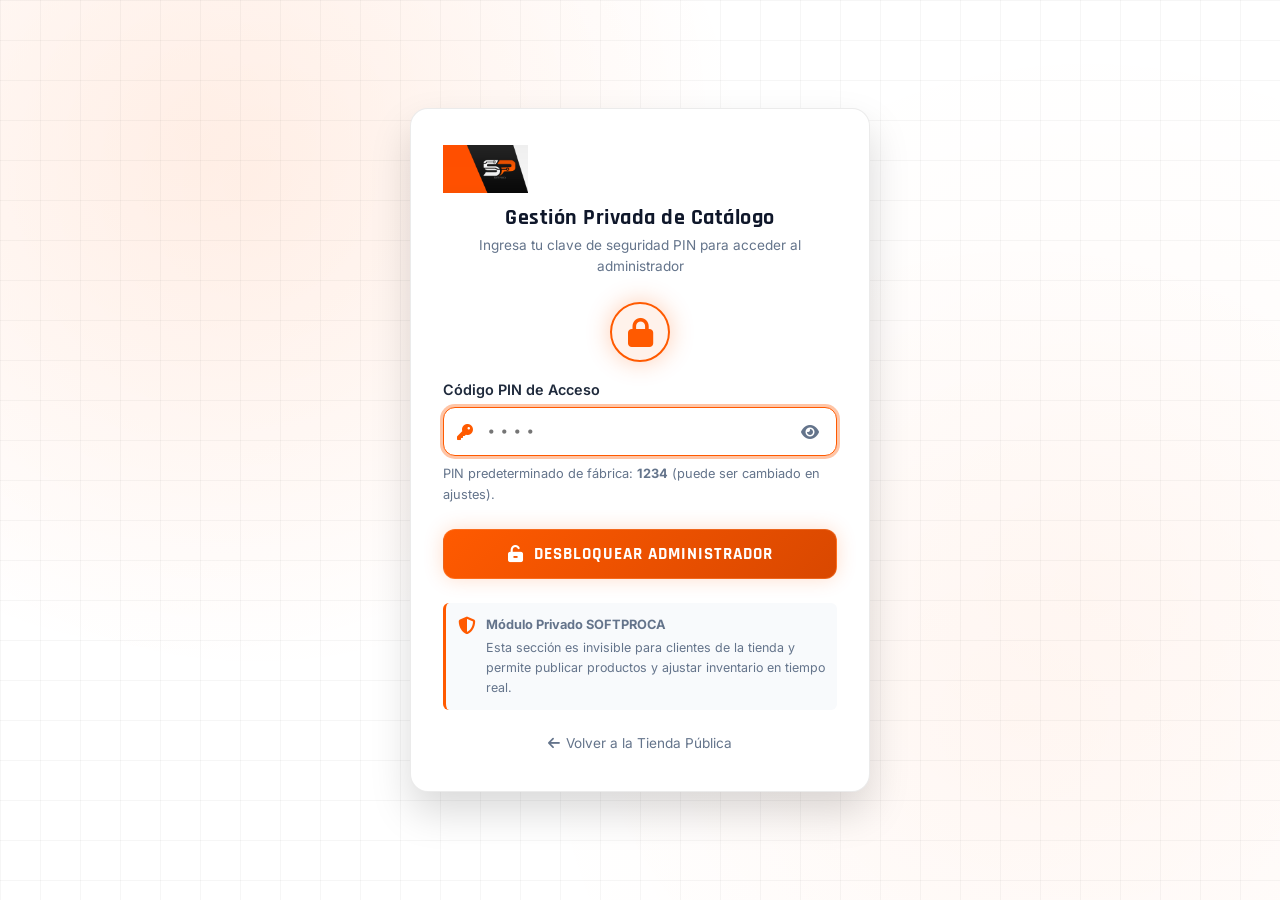
==== admin.html @ 81241e96 "Add files via upload" ====
<!DOCTYPE html>
<html lang="es">
<head>
  <meta charset="UTF-8">
  <meta name="viewport" content="width=device-width, initial-scale=1.0">
  <title>Panel de Administración & Inventario | SOFTPROCA</title>
  <meta name="robots" content="noindex, nofollow">

  <!-- Favicon -->
  <link rel="icon" type="image/svg+xml" href="assets/images/logo-icon.svg">

  <!-- Hojas de Estilo -->
  <link rel="stylesheet" href="assets/css/styles.css">

  <!-- FontAwesome Icons -->
  <link rel="stylesheet" href="https://cdnjs.cloudflare.com/ajax/libs/font-awesome/6.5.1/css/all.min.css" integrity="sha512-DTOQO9RWCH3ppGqcWaEA1BIZOC6xxalwEsw9c2QQeAIftl+Vegovlnee1c9QX4TctnWMn13TZye+giMm8e2LwA==" crossorigin="anonymous" referrerpolicy="no-referrer" />

  <!-- Detección Inmediata de Tema -->
  <script>
    (function() {
      try {
        const savedTheme = localStorage.getItem('softproca-theme');
        if (savedTheme === 'dark') {
          document.documentElement.setAttribute('data-theme', 'dark');
        } else {
          document.documentElement.setAttribute('data-theme', 'light');
        }
      } catch (e) {
        document.documentElement.setAttribute('data-theme', 'light');
      }
    })();
  </script>
</head>
<body>

  <!-- =========================================================================
       1. PANTALLA DE ACCESO PRIVADO (LOGIN POR PIN)
       ========================================================================= -->
  <div id="admin-login-screen" class="admin-standalone-login">
    <div class="admin-login-card">
      <div class="admin-login-brand">
        <a href="index.html">
          <img src="assets/images/logo-banner.png" alt="SOFTPROCA Logo Oficial" onerror="this.src='assets/images/logo-sq.jpg'">
        </a>
        <h2>Gestión Privada de Catálogo</h2>
        <p>Ingresa tu clave de seguridad PIN para acceder al administrador</p>
      </div>

      <div class="auth-icon-wrap">
        <i class="fa-solid fa-lock"></i>
      </div>

      <div id="admin-pin-error" class="auth-error-msg" style="display: none;">
        <i class="fa-solid fa-triangle-exclamation"></i>
        <span id="admin-pin-error-text">El PIN ingresado es incorrecto.</span>
      </div>

      <form id="admin-login-form">
        <label for="admin-pin-input" style="font-weight: 600; font-size: 0.9rem; margin-bottom: 6px; display: block;">Código PIN de Acceso</label>
        <div class="pin-input-wrap">
          <i class="fa-solid fa-key"></i>
          <input type="password" id="admin-pin-input" placeholder="••••" maxlength="8" autocomplete="current-password" autofocus required>
          <button type="button" class="pin-toggle-visibility" id="admin-pin-toggle-btn" aria-label="Mostrar o esconder PIN" title="Mostrar/Ocultar PIN">
            <i class="fa-solid fa-eye" id="admin-pin-eye-icon"></i>
          </button>
        </div>
        <small class="pin-hint">PIN predeterminado de fábrica: <strong>1234</strong> (puede ser cambiado en ajustes).</small>

        <div style="margin-top: 24px;">
          <button type="submit" class="btn btn-primary" style="width: 100%; justify-content: center; padding: 13px;">
            <i class="fa-solid fa-unlock-keyhole"></i> Desbloquear Administrador
          </button>
        </div>
      </form>

      <div class="admin-login-security-notice">
        <i class="fa-solid fa-shield-halved" style="color: var(--sp-orange); font-size: 1.1rem; margin-top: 2px;"></i>
        <div>
          <strong>Módulo Privado SOFTPROCA</strong>
          <p style="margin: 2px 0 0; font-size: 0.78rem;">Esta sección es invisible para clientes de la tienda y permite publicar productos y ajustar inventario en tiempo real.</p>
        </div>
      </div>

      <div style="text-align: center; margin-top: 20px;">
        <a href="productos.html" style="font-size: 0.85rem; color: var(--sp-text-muted); text-decoration: none; display: inline-flex; align-items: center; gap: 6px;">
          <i class="fa-solid fa-arrow-left"></i> Volver a la Tienda Pública
        </a>
      </div>
    </div>
  </div>

  <!-- =========================================================================
       2. PANEL COMPLETO DE ADMINISTRACIÓN (DASHBOARD)
       ========================================================================= -->
  <div id="admin-dashboard-screen" class="admin-standalone-wrapper" style="display: none;">
    <!-- Barra Superior de Navegación del Administrador -->
    <header class="admin-navbar">
      <div class="container admin-navbar-inner">
        <div class="admin-navbar-left">
          <a href="index.html">
            <img src="assets/images/logo-banner.png" alt="SOFTPROCA Logo Oficial" onerror="this.src='assets/images/logo-sq.jpg'">
          </a>
          <span class="admin-pill">
            <i class="fa-solid fa-shield-halved"></i> <strong>Panel Administrativo</strong>
          </span>
          <span class="admin-subtext hide-on-mobile">
            <i class="fa-solid fa-circle" style="color: #10B981; font-size: 8px;"></i> Sesión Activa
          </span>
        </div>

        <div class="admin-navbar-right">
          <!-- Enlace a Tienda Pública -->
          <a href="productos.html" target="_blank" rel="noopener noreferrer" class="btn btn-outline btn-sm" title="Abrir tienda en nueva pestaña">
            <i class="fa-solid fa-store"></i> <span class="hide-on-mobile">Ver Tienda Pública</span>
          </a>

          <!-- Botón de Tema (Claro / Oscuro) -->
          <button class="theme-toggle-btn" id="theme-toggle-btn" aria-label="Cambiar tema claro u oscuro" title="Cambiar tema">
            <i class="fa-solid fa-moon theme-icon" id="theme-icon"></i>
            <span class="theme-toggle-text" id="theme-text">Modo Oscuro</span>
          </button>

          <!-- Cerrar Sesión -->
          <button class="btn-logout" id="admin-logout-btn" title="Cerrar sesión de administrador">
            <i class="fa-solid fa-right-from-bracket"></i> Salir
          </button>
        </div>
      </div>
    </header>

    <!-- Contenido Principal -->
    <main class="admin-main-container">
      <div class="container">
        <!-- Título y Acción Rápida -->
        <div class="admin-view-title">
          <div>
            <h1><i class="fa-solid fa-boxes-stacked" style="color: var(--sp-orange);"></i> Control de Inventario & Publicaciones</h1>
            <p>Gestiona productos, precios, fotos y existencias en tiempo real sincronizado con la tienda pública.</p>
          </div>
          <div>
            <button class="btn btn-primary" id="btn-quick-new-product">
              <i class="fa-solid fa-plus"></i> Publicar Nuevo Producto
            </button>
          </div>
        </div>

        <!-- Tarjetas de Métricas / KPIs de Inventario -->
        <div class="admin-kpi-grid">
          <div class="admin-kpi-card">
            <div class="admin-kpi-icon">
              <i class="fa-solid fa-box-open"></i>
            </div>
            <div class="admin-kpi-content">
              <span class="admin-kpi-value" id="kpi-total-products">0</span>
              <span class="admin-kpi-label">Total en Catálogo</span>
            </div>
          </div>

          <div class="admin-kpi-card">
            <div class="admin-kpi-icon success">
              <i class="fa-solid fa-circle-check"></i>
            </div>
            <div class="admin-kpi-content">
              <span class="admin-kpi-value" id="kpi-in-stock">0</span>
              <span class="admin-kpi-label">En Stock (Disponibles)</span>
            </div>
          </div>

          <div class="admin-kpi-card">
            <div class="admin-kpi-icon warning">
              <i class="fa-solid fa-triangle-exclamation"></i>
            </div>
            <div class="admin-kpi-content">
              <span class="admin-kpi-value" id="kpi-low-stock">0</span>
              <span class="admin-kpi-label">Pocas Unidades</span>
            </div>
          </div>

          <div class="admin-kpi-card">
            <div class="admin-kpi-icon danger">
              <i class="fa-solid fa-circle-xmark"></i>
            </div>
            <div class="admin-kpi-content">
              <span class="admin-kpi-value" id="kpi-out-of-stock">0</span>
              <span class="admin-kpi-label">Agotados</span>
            </div>
          </div>
        </div>

        <!-- Caja Contenedora con Pestañas -->
        <div class="admin-card-container">
          <!-- Navegación de Pestañas -->
          <div class="admin-tabs">
            <button class="admin-tab-btn active" data-tab="tab-inventory" id="tab-btn-inventory">
              <i class="fa-solid fa-list-check"></i> Lista de Inventario
              <span class="tab-counter" id="tab-inventory-counter">0</span>
            </button>
            <button class="admin-tab-btn" data-tab="tab-publish" id="tab-btn-publish">
              <i class="fa-solid fa-circle-plus"></i> <span id="tab-publish-label">Publicar Producto</span>
            </button>
            <button class="admin-tab-btn" data-tab="tab-settings" id="tab-btn-settings">
              <i class="fa-solid fa-sliders"></i> Respaldo & Ajustes
            </button>
          </div>

          <!-- ===============================================================
               PESTAÑA 1: LISTADO Y CONTROL RÁPIDO DE INVENTARIO
               =============================================================== -->
          <div class="admin-tab-content active" id="tab-content-inventory">
            <div class="admin-inventory-toolbar">
              <div class="admin-inventory-search">
                <i class="fa-solid fa-magnifying-glass"></i>
                <input type="text" id="admin-search-input" placeholder="Buscar por nombre, modelo, capacidad o categoría...">
              </div>

              <div style="display: flex; gap: 10px; flex-wrap: wrap;">
                <select id="admin-filter-category" class="admin-stock-select" style="min-width: 150px; padding: 8px 12px;">
                  <option value="all">Todas las Categorías</option>
                  <option value="ssd">Discos SSD M.2 & SATA</option>
                  <option value="ram">Memorias RAM</option>
                  <option value="componentes">Componentes & Pasta</option>
                  <option value="software">Software & Soporte</option>
                </select>

                <select id="admin-filter-stock" class="admin-stock-select" style="min-width: 150px; padding: 8px 12px;">
                  <option value="all">Todos los Estados</option>
                  <option value="in_stock">Solo En Stock</option>
                  <option value="low_stock">Pocas Unidades</option>
                  <option value="out_of_stock">Solo Agotados</option>
                </select>

                <button class="btn btn-outline btn-sm" id="admin-refresh-btn" title="Refrescar lista">
                  <i class="fa-solid fa-rotate"></i>
                </button>
              </div>
            </div>

            <!-- Listado de Productos -->
            <div class="admin-inventory-list" id="admin-inventory-list">
              <!-- Renderizado dinámicamente con JavaScript -->
            </div>
          </div>

          <!-- ===============================================================
               PESTAÑA 2: FORMULARIO DE PUBLICACIÓN / EDICIÓN
               =============================================================== -->
          <div class="admin-tab-content" id="tab-content-publish">
            <div style="margin-bottom: 20px;">
              <h3 id="form-heading-title" style="color: var(--sp-heading-color); font-size: 1.25rem;">
                <i class="fa-solid fa-plus-circle" style="color: var(--sp-orange);"></i> Publicar Nuevo Producto
              </h3>
              <p style="font-size: 0.85rem; color: var(--sp-text-muted);">
                Completa los datos del producto. Se publicará inmediatamente en la tienda pública de SOFTPROCA.
              </p>
            </div>

            <form id="admin-product-form" class="admin-form">
              <!-- ID oculto para saber si es creación o edición -->
              <input type="hidden" id="product-edit-id" value="">

              <div class="admin-form-grid">
                <!-- Nombre del Producto -->
                <div class="form-full-width">
                  <label for="product-name">Nombre Comercial del Producto *</label>
                  <input type="text" id="product-name" placeholder="Ej: SSD M.2 NVMe 1TB Kingston NV2 PCIe 4.0" required>
                </div>

                <!-- Categoría -->
                <div>
                  <label for="product-category">Categoría *</label>
                  <select id="product-category" required>
                    <option value="ssd">Discos SSD M.2 & SATA</option>
                    <option value="ram">Memorias RAM DDR4 / DDR5</option>
                    <option value="componentes">Componentes, Pastas & Herramientas</option>
                    <option value="software">Software & Licenciamiento</option>
                  </select>
                </div>

                <!-- Precio en USD -->
                <div>
                  <label for="product-price">Precio en Dólares ($ USD) *</label>
                  <input type="number" id="product-price" min="1" step="0.5" placeholder="Ej: 45" required>
                </div>

                <!-- Estado de Stock -->
                <div>
                  <label for="product-stock-status">Disponibilidad de Inventario *</label>
                  <select id="product-stock-status" required>
                    <option value="in_stock">🟢 En Stock (Disponible para entrega)</option>
                    <option value="low_stock">🟡 Pocas Unidades (Alerta en tienda)</option>
                    <option value="out_of_stock">🔴 Agotado (No permite cotizar)</option>
                  </select>
                </div>

                <!-- Etiqueta / Badge Promocional -->
                <div>
                  <label for="product-badge">Etiqueta Destacada (Opcional)</label>
                  <input type="text" id="product-badge" placeholder="Ej: Más Vendido, Oferta, Top, Nuevo" maxlength="24">
                </div>

                <!-- Icono de Representación -->
                <div>
                  <label for="product-icon">Icono Visual</label>
                  <select id="product-icon">
                    <option value="fa-hard-drive">💾 Disco / SSD (fa-hard-drive)</option>
                    <option value="fa-microchip">🔬 Chip / Procesador (fa-microchip)</option>
                    <option value="fa-memory">🧠 Memoria RAM (fa-memory)</option>
                    <option value="fa-database">🗄️ Base de Datos / Unidad 2.5 (fa-database)</option>
                    <option value="fa-temperature-arrow-down">❄️ Pasta Térmica / Refrigeración</option>
                    <option value="fa-screwdriver-wrench">🛠️ Herramienta / Caddy</option>
                    <option value="fa-laptop-code">💻 Software / Suite</option>
                    <option value="fa-bolt">⚡ Rendimiento / Fuente</option>
                    <option value="fa-box">📦 General / Accesorio</option>
                  </select>
                </div>

                <!-- Subir Foto Real del Producto -->
                <div>
                  <label>Foto Real del Producto (Opcional)</label>
                  <div class="image-upload-wrapper">
                    <div>
                      <input type="file" id="product-image-file" accept="image/png, image/jpeg, image/webp" style="font-size: 0.85rem;">
                      <small style="color: var(--sp-text-muted); display: block; margin-top: 4px; font-size: 0.78rem;">
                        Se optimiza automáticamente para carga ultra rápida.
                      </small>
                      <input type="hidden" id="product-image-data" value="">
                    </div>
                    <div class="image-preview-box" id="product-image-preview-box">
                      <i class="fa-solid fa-image" id="product-image-preview-placeholder"></i>
                      <img id="product-image-preview-img" src="" alt="Vista previa" style="display: none;">
                      <button type="button" class="btn-remove-preview" id="btn-remove-image" style="display: none;" title="Quitar imagen">
                        <i class="fa-solid fa-xmark"></i>
                      </button>
                    </div>
                  </div>
                </div>

                <!-- Especificaciones Clave / Descripción -->
                <div class="form-full-width">
                  <label for="product-specs">Especificaciones Técnicas / Descripción para el Cliente *</label>
                  <textarea id="product-specs" rows="3" placeholder="Ej: Velocidad hasta 3500 MB/s lectura. Formato 2280 estándar compatible con Laptops y PCs. Garantía 1 año." required></textarea>
                </div>
              </div>

              <!-- Botones del Formulario -->
              <div class="admin-form-actions">
                <button type="button" class="btn btn-outline" id="btn-cancel-edit" style="display: none;">
                  <i class="fa-solid fa-xmark"></i> Cancelar Edición
                </button>
                <button type="submit" class="btn btn-primary" id="btn-submit-product">
                  <i class="fa-solid fa-floppy-disk"></i> <span id="btn-submit-text">Guardar y Publicar en Tienda</span>
                </button>
              </div>
            </form>
          </div>

          <!-- ===============================================================
               PESTAÑA 3: RESPALDO, SEGURIDAD & AJUSTES
               =============================================================== -->
          <div class="admin-tab-content" id="tab-content-settings">
            <div style="margin-bottom: 22px;">
              <h3 style="color: var(--sp-heading-color); font-size: 1.25rem;">
                <i class="fa-solid fa-shield-halved" style="color: var(--sp-orange);"></i> Seguridad, Respaldo & Configuración
              </h3>
              <p style="font-size: 0.85rem; color: var(--sp-text-muted);">
                Herramientas para respaldar tu catálogo, restaurar copias y gestionar tu código PIN de acceso.
              </p>
            </div>

            <div class="backup-cards-grid">
              <!-- Tarjeta 1: Exportar Catálogo JSON -->
              <div class="backup-card">
                <div>
                  <div class="backup-card-icon">
                    <i class="fa-solid fa-cloud-arrow-down"></i>
                  </div>
                  <h4>Descargar Copia de Seguridad</h4>
                  <p>Descarga un archivo <code>catalogo-softproca.json</code> con todos los productos, fotos, precios y estados actuales para guardarlo en tu computadora o pendrive.</p>
                </div>
                <button type="button" class="btn btn-outline" id="btn-export-json" style="width: 100%; justify-content: center;">
                  <i class="fa-solid fa-download"></i> Descargar Copia (.JSON)
                </button>
              </div>

              <!-- Tarjeta 2: Importar Catálogo JSON -->
              <div class="backup-card">
                <div>
                  <div class="backup-card-icon">
                    <i class="fa-solid fa-cloud-arrow-up"></i>
                  </div>
                  <h4>Restaurar desde Respaldo</h4>
                  <p>Carga un archivo de respaldo <code>.json</code> previamente descargado para recuperar tu catálogo de productos en cualquier momento.</p>
                </div>
                <div>
                  <input type="file" id="input-import-json" accept=".json" style="display: none;">
                  <button type="button" class="btn btn-outline" id="btn-trigger-import-json" style="width: 100%; justify-content: center;">
                    <i class="fa-solid fa-folder-open"></i> Seleccionar Archivo .JSON
                  </button>
                </div>
              </div>

              <!-- Tarjeta 3: Cambiar Código PIN -->
              <div class="backup-card">
                <div>
                  <div class="backup-card-icon">
                    <i class="fa-solid fa-key"></i>
                  </div>
                  <h4>Cambiar PIN de Acceso</h4>
                  <p>Actualiza la clave numérica privada de 4 a 8 dígitos para acceder a este panel de administración.</p>
                  
                  <form id="form-change-pin" style="margin-top: 14px;">
                    <div style="display: flex; flex-direction: column; gap: 10px;">
                      <div>
                        <label for="change-pin-current" style="font-size: 0.8rem; font-weight: 600; display: block; margin-bottom: 4px;">PIN Actual:</label>
                        <input type="password" id="change-pin-current" placeholder="PIN actual" maxlength="8" required style="width: 100%; padding: 8px 12px; background: var(--sp-input-bg); border: 1px solid var(--sp-border); border-radius: var(--sp-radius-sm); color: var(--sp-text-primary);">
                      </div>
                      <div>
                        <label for="change-pin-new" style="font-size: 0.8rem; font-weight: 600; display: block; margin-bottom: 4px;">Nuevo PIN:</label>
                        <input type="password" id="change-pin-new" placeholder="Nuevo PIN (mín. 4 dígitos)" maxlength="8" required style="width: 100%; padding: 8px 12px; background: var(--sp-input-bg); border: 1px solid var(--sp-border); border-radius: var(--sp-radius-sm); color: var(--sp-text-primary);">
                      </div>
                      <button type="submit" class="btn btn-primary btn-sm" style="margin-top: 6px; justify-content: center;">
                        <i class="fa-solid fa-check"></i> Actualizar PIN
                      </button>
                    </div>
                  </form>
                </div>
              </div>

              <!-- Tarjeta 4: Restablecer Catálogo de Fábrica -->
              <div class="backup-card">
                <div>
                  <div class="backup-card-icon" style="color: #EF4444;">
                    <i class="fa-solid fa-rotate-left"></i>
                  </div>
                  <h4>Restablecer Productos Originales</h4>
                  <p>Restaura la lista original de productos de SOFTPROCA (SSD NVMe, memorias RAM, pasta térmica, etc.) si deseas empezar de nuevo.</p>
                </div>
                <button type="button" class="btn btn-outline" id="btn-reset-catalog" style="width: 100%; justify-content: center; color: #EF4444; border-color: rgba(239, 68, 68, 0.4);">
                  <i class="fa-solid fa-trash-can"></i> Restablecer de Fábrica
                </button>
              </div>
            </div>
          </div>
        </div>
      </div>
    </main>

    <!-- Footer Simple de Administración -->
    <footer style="border-top: 1px solid var(--sp-border); padding: 18px 0; background: var(--sp-bg-card); text-align: center; font-size: 0.82rem; color: var(--sp-text-muted);">
      <div class="container">
        SOFTPROCA &copy; 2026 &bull; Panel Privado de Administración &bull; Soporte Técnico: +58 424-6402032
      </div>
    </footer>
  </div>

  <!-- Contenedor de Alertas Flotantes Toast -->
  <div class="toast-container" id="toast-container"></div>

  <!-- Script Lógico del Panel de Administración -->
  <script src="assets/js/admin.js"></script>
</body>
</html>
---- assets/css/styles.css ----
/* ==========================================================================
   SOFTPROCA - IDENTIDAD VISUAL & ESTILOS GLOBALES
   "¡Somos tu aliado tecnológico!"
   SOPORTE PARA MODO OSCURO (DARK) Y MODO CLARO (LIGHT)
   ========================================================================== */

@import url('https://fonts.googleapis.com/css2?family=Inter:wght@300;400;500;600;700&family=Rajdhani:wght@500;600;700;800&family=JetBrains+Mono:wght@400;500;700&display=swap');

/* ==========================================================================
   VARIABLES DE COLOR & TEMAS
   ========================================================================== */

:root, [data-theme="light"] {
  /* Color Acento de Marca Softproca */
  --sp-orange: #FF5A00;
  --sp-orange-light: #FF701E;
  --sp-orange-dark: #D94800;
  --sp-orange-glow: rgba(255, 90, 0, 0.35);
  --sp-orange-dim: rgba(255, 90, 0, 0.08);

  /* Fondos Modo Claro Oficial (Blanco Puro & Gris Tecnológico Sutil) */
  --sp-bg-darkest: #F1F5F9;
  --sp-bg-dark: #FFFFFF;
  --sp-bg-card: #FFFFFF;
  --sp-bg-card-hover: #F8FAFC;
  --sp-bg-card-alt: #F1F5F9;
  --sp-bg-inner: #F8FAFC;
  --sp-input-bg: #FFFFFF;
  --sp-ticker-bg: #F8FAFC;
  --sp-topbar-bg: #FFFFFF;
  --sp-navbar-bg: rgba(255, 255, 255, 0.96);
  --sp-banner-gradient: linear-gradient(135deg, #FFFFFF 0%, #FFF7F2 100%);
  --sp-support-gradient: linear-gradient(135deg, rgba(255, 90, 0, 0.08) 0%, #FFFFFF 100%);
  --sp-footer-bg: #0F172A;

  /* Bordes & Sombras Suaves */
  --sp-border: rgba(0, 0, 0, 0.08);
  --sp-border-hover: rgba(255, 90, 0, 0.5);
  --sp-border-active: rgba(255, 90, 0, 0.6);
  --sp-border-glow: 0 0 15px rgba(255, 90, 0, 0.25);
  --sp-shadow-card: 0 6px 24px rgba(0, 0, 0, 0.05), 0 1px 3px rgba(0, 0, 0, 0.04);
  --sp-shadow-glow: 0 0 20px rgba(255, 90, 0, 0.2);
  --sp-shadow-glow-strong: 0 0 30px rgba(255, 90, 0, 0.35);

  /* Textos & Tipografía de Alto Contraste */
  --sp-text-primary: #1E293B;
  --sp-text-secondary: #475569;
  --sp-text-muted: #64748B;
  --sp-text-orange: #FF5A00;
  --sp-heading-color: #0F172A;

  /* Elementos */
  --sp-pill-bg: #F1F5F9;
  --sp-pill-text: #1E293B;
  --sp-grid-line: rgba(0, 0, 0, 0.035);
  --sp-radial-glow1: rgba(255, 90, 0, 0.06);
  --sp-radial-glow2: rgba(255, 90, 0, 0.03);

  --sp-color-scheme: light;
}

[data-theme="dark"] {
  /* Color Acento de Marca Softproca */
  --sp-orange: #FF5A00;
  --sp-orange-light: #FF7726;
  --sp-orange-dark: #D94800;
  --sp-orange-glow: rgba(255, 90, 0, 0.45);
  --sp-orange-dim: rgba(255, 90, 0, 0.12);

  /* Fondos Modo Oscuro (Tech Space Dark) */
  --sp-bg-darkest: #07080A;
  --sp-bg-dark: #0D0F14;
  --sp-bg-card: #131720;
  --sp-bg-card-hover: #191E2A;
  --sp-bg-card-alt: #161A24;
  --sp-bg-inner: #0A0C11;
  --sp-input-bg: #0A0C11;
  --sp-ticker-bg: #0B0D12;
  --sp-topbar-bg: #07080A;
  --sp-navbar-bg: rgba(13, 15, 20, 0.92);
  --sp-banner-gradient: linear-gradient(135deg, #171A24 0%, #10121A 100%);
  --sp-support-gradient: linear-gradient(135deg, rgba(255, 90, 0, 0.18) 0%, rgba(13, 15, 20, 0.95) 100%);
  --sp-footer-bg: #07080A;

  /* Bordes & Sombras */
  --sp-border: rgba(255, 255, 255, 0.08);
  --sp-border-hover: rgba(255, 90, 0, 0.45);
  --sp-border-active: rgba(255, 90, 0, 0.5);
  --sp-border-glow: 0 0 15px rgba(255, 90, 0, 0.35);
  --sp-shadow-card: 0 10px 30px rgba(0, 0, 0, 0.6);
  --sp-shadow-glow: 0 0 25px rgba(255, 90, 0, 0.25);
  --sp-shadow-glow-strong: 0 0 35px rgba(255, 90, 0, 0.45);

  /* Textos & Tipografía */
  --sp-text-primary: #F3F4F6;
  --sp-text-secondary: #9CA3AF;
  --sp-text-muted: #6B7280;
  --sp-text-orange: #FF661A;
  --sp-heading-color: #FFFFFF;

  /* Elementos */
  --sp-pill-bg: #0A0C11;
  --sp-pill-text: #D1D5DB;
  --sp-grid-line: rgba(255, 255, 255, 0.02);
  --sp-radial-glow1: rgba(255, 90, 0, 0.07);
  --sp-radial-glow2: rgba(255, 90, 0, 0.05);

  --sp-color-scheme: dark;
}

/* Tipografía y Dimensiones Globales */
:root {
  --sp-font-head: 'Rajdhani', -apple-system, sans-serif;
  --sp-font-body: 'Inter', -apple-system, sans-serif;
  --sp-font-mono: 'JetBrains Mono', monospace;

  --sp-radius-sm: 6px;
  --sp-radius-md: 12px;
  --sp-radius-lg: 18px;
  --sp-radius-xl: 24px;

  --sp-transition: all 0.25s cubic-bezier(0.4, 0, 0.2, 1);
}

/* ==========================================================================
   RESET & BASE
   ========================================================================== */

*, *::before, *::after {
  box-sizing: border-box;
  margin: 0;
  padding: 0;
}

html {
  scroll-behavior: smooth;
  font-size: 16px;
  color-scheme: var(--sp-color-scheme);
  transition: background-color 0.3s ease, color 0.3s ease;
}

body {
  font-family: var(--sp-font-body);
  background-color: var(--sp-bg-dark);
  color: var(--sp-text-primary);
  line-height: 1.6;
  overflow-x: hidden;
  position: relative;
  background-image: 
    radial-gradient(circle at 15% 15%, var(--sp-radial-glow1) 0%, transparent 40%),
    radial-gradient(circle at 85% 65%, var(--sp-radial-glow2) 0%, transparent 45%),
    linear-gradient(var(--sp-grid-line) 1px, transparent 1px),
    linear-gradient(90deg, var(--sp-grid-line) 1px, transparent 1px);
  background-size: 100% 100%, 100% 100%, 40px 40px, 40px 40px;
  transition: background-color 0.3s ease, color 0.3s ease;
}

/* Scrollbar Personalizada */
::-webkit-scrollbar {
  width: 9px;
}
::-webkit-scrollbar-track {
  background: var(--sp-bg-darkest);
}
::-webkit-scrollbar-thumb {
  background: #3b4252;
  border-radius: 4px;
}
::-webkit-scrollbar-thumb:hover {
  background: var(--sp-orange);
}

/* Tipografía de Encabezados */
h1, h2, h3, h4, h5, h6 {
  font-family: var(--sp-font-head);
  letter-spacing: 0.5px;
  font-weight: 700;
  line-height: 1.2;
  color: var(--sp-heading-color);
  transition: color 0.3s ease;
}

a {
  color: inherit;
  text-decoration: none;
  transition: var(--sp-transition);
}

img {
  max-width: 100%;
  display: block;
}

button, input, select, textarea {
  font-family: inherit;
  outline: none;
  border: none;
}

/* Contenedor */
.container {
  width: 100%;
  max-width: 1240px;
  margin: 0 auto;
  padding: 0 24px;
}

/* ==========================================================================
   COMPONENTES UI & BADGES
   ========================================================================== */

.badge-tech {
  display: inline-flex;
  align-items: center;
  gap: 8px;
  padding: 6px 14px;
  background: var(--sp-orange-dim);
  border: 1px solid rgba(255, 90, 0, 0.35);
  border-radius: 999px;
  color: var(--sp-orange-light);
  font-size: 0.82rem;
  font-weight: 600;
  text-transform: uppercase;
  letter-spacing: 1px;
}

.badge-tech .pulse-dot {
  width: 8px;
  height: 8px;
  background: var(--sp-orange);
  border-radius: 50%;
  box-shadow: 0 0 10px var(--sp-orange);
  animation: pulse-glow 2s infinite;
}

@keyframes pulse-glow {
  0% { transform: scale(0.95); opacity: 0.8; }
  50% { transform: scale(1.3); opacity: 1; }
  100% { transform: scale(0.95); opacity: 0.8; }
}

.section-header {
  text-align: center;
  margin-bottom: 50px;
}

.section-header .subtitle {
  color: var(--sp-orange);
  font-family: var(--sp-font-head);
  font-size: 1.1rem;
  font-weight: 700;
  text-transform: uppercase;
  letter-spacing: 2px;
  margin-bottom: 8px;
  display: block;
}

.section-header .title {
  font-size: 2.5rem;
  margin-bottom: 14px;
  text-transform: uppercase;
  font-weight: 800;
  color: var(--sp-heading-color);
}

.section-header .description {
  color: var(--sp-text-secondary);
  max-width: 680px;
  margin: 0 auto;
  font-size: 1.05rem;
}

/* ==========================================================================
   CABECERA DE PÁGINAS INTERNAS (MULTI-PAGE BANNER)
   ========================================================================== */

.page-header-banner {
  padding: 60px 0 50px;
  background: var(--sp-banner-gradient);
  border-bottom: 1px solid var(--sp-border);
  position: relative;
  overflow: hidden;
}

.page-header-banner::before {
  content: '';
  position: absolute;
  top: -50px;
  right: -50px;
  width: 350px;
  height: 350px;
  background: radial-gradient(circle, var(--sp-orange-glow) 0%, transparent 70%);
  pointer-events: none;
}

.breadcrumb-nav {
  display: flex;
  align-items: center;
  gap: 8px;
  font-size: 0.85rem;
  font-family: var(--sp-font-mono);
  color: var(--sp-text-muted);
  margin-bottom: 16px;
}

.breadcrumb-nav a {
  color: var(--sp-text-secondary);
}

.breadcrumb-nav a:hover {
  color: var(--sp-orange);
}

.breadcrumb-nav span {
  color: var(--sp-orange);
}

.page-title {
  font-size: 3rem;
  text-transform: uppercase;
  font-weight: 800;
  margin-bottom: 12px;
  line-height: 1.1;
  color: var(--sp-heading-color);
}

.page-subtitle {
  font-size: 1.15rem;
  color: var(--sp-text-secondary);
  max-width: 720px;
}

/* Grid de Navegación Rápida en Inicio */
.overview-sections-grid {
  display: grid;
  grid-template-columns: repeat(4, 1fr);
  gap: 22px;
  margin: -40px 0 60px;
  position: relative;
  z-index: 10;
}

.overview-card {
  background: var(--sp-bg-card);
  border: 1px solid var(--sp-border);
  border-radius: var(--sp-radius-lg);
  padding: 26px 22px;
  transition: var(--sp-transition);
  display: flex;
  flex-direction: column;
  justify-content: space-between;
  box-shadow: var(--sp-shadow-card);
}

.overview-card:hover {
  border-color: var(--sp-orange);
  transform: translateY(-6px);
  box-shadow: var(--sp-shadow-glow);
}

.overview-card-icon {
  width: 50px;
  height: 50px;
  border-radius: var(--sp-radius-md);
  background: var(--sp-orange-dim);
  border: 1px solid rgba(255, 90, 0, 0.3);
  display: flex;
  align-items: center;
  justify-content: center;
  font-size: 1.5rem;
  color: var(--sp-orange);
  margin-bottom: 18px;
}

.overview-card-title {
  font-size: 1.35rem;
  margin-bottom: 8px;
  color: var(--sp-heading-color);
}

.overview-card-desc {
  font-size: 0.88rem;
  color: var(--sp-text-secondary);
  margin-bottom: 16px;
  line-height: 1.5;
}

.overview-card-link {
  font-family: var(--sp-font-head);
  font-size: 0.95rem;
  font-weight: 700;
  text-transform: uppercase;
  color: var(--sp-orange-light);
  display: inline-flex;
  align-items: center;
  gap: 6px;
}

.overview-card:hover .overview-card-link {
  color: var(--sp-orange);
  gap: 10px;
}

/* Buscador de Productos */
.search-bar-wrap {
  max-width: 500px;
  margin: 0 auto 30px;
  position: relative;
}

.search-input {
  width: 100%;
  padding: 13px 20px 13px 48px;
  background: var(--sp-input-bg);
  border: 1px solid var(--sp-border);
  border-radius: 999px;
  color: var(--sp-text-primary);
  font-size: 0.95rem;
  transition: var(--sp-transition);
}

.search-input:focus {
  border-color: var(--sp-orange);
  box-shadow: 0 0 15px rgba(255, 90, 0, 0.25);
}

.search-icon {
  position: absolute;
  left: 18px;
  top: 50%;
  transform: translateY(-50%);
  color: var(--sp-text-muted);
  font-size: 1rem;
}

@media (max-width: 992px) {
  .overview-sections-grid {
    grid-template-columns: repeat(2, 1fr);
    margin-top: 10px;
  }
}

@media (max-width: 580px) {
  .overview-sections-grid {
    grid-template-columns: 1fr;
  }
  .page-title {
    font-size: 2.2rem;
  }
}

/* Botones Tech */
.btn {
  display: inline-flex;
  align-items: center;
  justify-content: center;
  gap: 10px;
  padding: 13px 26px;
  font-family: var(--sp-font-head);
  font-size: 1.05rem;
  font-weight: 700;
  text-transform: uppercase;
  letter-spacing: 1px;
  border-radius: var(--sp-radius-md);
  cursor: pointer;
  transition: var(--sp-transition);
  position: relative;
  overflow: hidden;
}

.btn-primary {
  background: linear-gradient(135deg, var(--sp-orange) 0%, var(--sp-orange-dark) 100%);
  color: #FFFFFF;
  box-shadow: var(--sp-shadow-glow);
  border: 1px solid rgba(255, 140, 70, 0.4);
}

.btn-primary:hover {
  background: linear-gradient(135deg, #FF6F1A 0%, var(--sp-orange) 100%);
  transform: translateY(-2px);
  box-shadow: var(--sp-shadow-glow-strong);
}

.btn-secondary {
  background: var(--sp-bg-card);
  color: var(--sp-heading-color);
  border: 1px solid var(--sp-border);
  backdrop-filter: blur(10px);
}

.btn-secondary:hover {
  background: var(--sp-orange-dim);
  border-color: var(--sp-orange);
  color: var(--sp-orange);
  transform: translateY(-2px);
}

.btn-whatsapp {
  background: #25D366;
  color: #FFFFFF;
  font-weight: 700;
  box-shadow: 0 4px 18px rgba(37, 211, 102, 0.35);
}

.btn-whatsapp:hover {
  background: #20BD5A;
  transform: translateY(-2px);
  box-shadow: 0 6px 22px rgba(37, 211, 102, 0.5);
}

.btn-sm {
  padding: 8px 16px;
  font-size: 0.9rem;
}

/* ==========================================================================
   TOP BAR & NAVBAR
   ========================================================================== */

.topbar {
  background: var(--sp-topbar-bg);
  border-bottom: 1px solid var(--sp-border);
  font-size: 0.85rem;
  padding: 8px 0;
  color: var(--sp-text-secondary);
  transition: background-color 0.3s ease, border-color 0.3s ease;
}

.topbar-content {
  display: flex;
  align-items: center;
  justify-content: space-between;
  flex-wrap: wrap;
  gap: 12px;
}

.topbar-info {
  display: flex;
  align-items: center;
  gap: 20px;
  flex-wrap: wrap;
}

.topbar-info span, .topbar-info a {
  display: inline-flex;
  align-items: center;
  gap: 7px;
}

.topbar-info a:hover {
  color: var(--sp-orange);
}

.topbar-slogan {
  color: var(--sp-orange-light);
  font-weight: 600;
  letter-spacing: 0.5px;
}

.navbar {
  position: sticky;
  top: 0;
  z-index: 1000;
  background: var(--sp-navbar-bg);
  backdrop-filter: blur(14px);
  border-bottom: 1px solid var(--sp-border);
  transition: var(--sp-transition);
}

.navbar.scrolled {
  box-shadow: var(--sp-shadow-card);
  border-bottom-color: rgba(255, 90, 0, 0.25);
}

.nav-container {
  display: flex;
  align-items: center;
  justify-content: space-between;
  padding: 14px 24px;
}

.brand-logo {
  display: flex;
  align-items: center;
  gap: 14px;
}

.brand-logo img {
  height: 48px;
  width: auto;
  object-fit: contain;
  filter: drop-shadow(0 2px 8px rgba(0,0,0,0.3));
}

.nav-links {
  display: flex;
  align-items: center;
  gap: 24px;
  list-style: none;
}

.nav-link {
  font-family: var(--sp-font-head);
  font-size: 1.05rem;
  font-weight: 600;
  text-transform: uppercase;
  letter-spacing: 0.5px;
  color: var(--sp-text-secondary);
  padding: 6px 4px;
  position: relative;
}

.nav-link:hover, .nav-link.active {
  color: var(--sp-heading-color);
}

.nav-link::after {
  content: '';
  position: absolute;
  bottom: 0;
  left: 0;
  width: 0;
  height: 2px;
  background: var(--sp-orange);
  transition: var(--sp-transition);
  box-shadow: 0 0 8px var(--sp-orange);
}

.nav-link:hover::after, .nav-link.active::after {
  width: 100%;
}

.nav-actions {
  display: flex;
  align-items: center;
  gap: 12px;
}

/* Botón Switcher Tema (Dark / Light / Auto) */
.theme-toggle-btn {
  background: var(--sp-bg-card);
  color: var(--sp-heading-color);
  border: 1px solid var(--sp-border);
  padding: 9px 13px;
  border-radius: var(--sp-radius-md);
  cursor: pointer;
  display: flex;
  align-items: center;
  gap: 8px;
  font-family: var(--sp-font-head);
  font-weight: 700;
  font-size: 0.95rem;
  transition: var(--sp-transition);
  user-select: none;
}

.theme-toggle-btn:hover {
  background: var(--sp-orange-dim);
  border-color: var(--sp-orange);
  color: var(--sp-orange);
}

.theme-toggle-btn .theme-icon {
  font-size: 1rem;
  transition: transform 0.3s ease;
}

.theme-toggle-btn:hover .theme-icon {
  transform: rotate(20deg);
}

.cart-toggle-btn {
  position: relative;
  background: var(--sp-bg-card);
  color: var(--sp-heading-color);
  border: 1px solid var(--sp-border);
  padding: 9px 13px;
  border-radius: var(--sp-radius-md);
  cursor: pointer;
  display: flex;
  align-items: center;
  gap: 8px;
  font-family: var(--sp-font-head);
  font-weight: 700;
  font-size: 0.95rem;
  transition: var(--sp-transition);
}

.cart-toggle-btn:hover {
  background: var(--sp-orange-dim);
  border-color: var(--sp-orange);
}

.cart-badge-count {
  background: var(--sp-orange);
  color: #FFFFFF;
  font-size: 0.75rem;
  font-weight: 700;
  border-radius: 999px;
  padding: 2px 7px;
  min-width: 18px;
  text-align: center;
}

.mobile-toggle {
  display: none;
  background: transparent;
  color: var(--sp-heading-color);
  font-size: 1.6rem;
  cursor: pointer;
  padding: 6px;
}

/* ==========================================================================
   HERO SECTION
   ========================================================================== */

.hero {
  position: relative;
  padding: 80px 0 90px;
  overflow: hidden;
}

.hero::before {
  content: '';
  position: absolute;
  top: -150px;
  right: -100px;
  width: 600px;
  height: 600px;
  background: radial-gradient(circle, rgba(255, 90, 0, 0.15) 0%, transparent 70%);
  pointer-events: none;
}

.hero-grid {
  display: grid;
  grid-template-columns: 1.15fr 0.85fr;
  align-items: center;
  gap: 50px;
}

.hero-content {
  position: relative;
  z-index: 2;
}

.hero-headline {
  font-size: 3.5rem;
  line-height: 1.08;
  margin: 18px 0 20px;
  font-weight: 800;
  text-transform: uppercase;
}

.hero-headline .highlight {
  color: var(--sp-orange);
  text-shadow: 0 0 20px rgba(255, 90, 0, 0.4);
}

.hero-lead {
  font-size: 1.18rem;
  color: var(--sp-text-secondary);
  margin-bottom: 32px;
  max-width: 580px;
  line-height: 1.7;
}

.hero-cta-group {
  display: flex;
  align-items: center;
  gap: 16px;
  flex-wrap: wrap;
  margin-bottom: 40px;
}

.hero-stats {
  display: grid;
  grid-template-columns: repeat(3, 1fr);
  gap: 16px;
  padding-top: 25px;
  border-top: 1px solid var(--sp-border);
}

.stat-item .stat-num {
  font-family: var(--sp-font-head);
  font-size: 2rem;
  font-weight: 800;
  color: var(--sp-heading-color);
  display: flex;
  align-items: center;
  gap: 2px;
}

.stat-item .stat-num span {
  color: var(--sp-orange);
}

.stat-item .stat-label {
  font-size: 0.85rem;
  color: var(--sp-text-muted);
  text-transform: uppercase;
  letter-spacing: 0.5px;
}

/* Tarjeta Hero Visual Tech */
.hero-visual {
  position: relative;
}

.hero-card {
  background: var(--sp-bg-card);
  border: 1px solid var(--sp-border);
  border-radius: var(--sp-radius-xl);
  padding: 30px;
  position: relative;
  box-shadow: var(--sp-shadow-card);
  overflow: hidden;
}

.hero-card::after {
  content: '';
  position: absolute;
  top: 0;
  right: 0;
  width: 140px;
  height: 140px;
  background: linear-gradient(135deg, var(--sp-orange) 0%, transparent 60%);
  opacity: 0.15;
  clip-path: polygon(0 0, 100% 0, 100% 100%);
}

.hero-card-img-wrap {
  background: var(--sp-bg-inner);
  border-radius: var(--sp-radius-lg);
  overflow: hidden;
  border: 1px solid rgba(255, 90, 0, 0.2);
  margin-bottom: 22px;
  position: relative;
}

.hero-card-img-wrap img {
  width: 100%;
  height: auto;
  object-fit: cover;
  transition: transform 0.4s ease;
}

.hero-card:hover .hero-card-img-wrap img {
  transform: scale(1.03);
}

.hero-card-info {
  display: flex;
  justify-content: space-between;
  align-items: center;
  border-top: 1px solid var(--sp-border);
  padding-top: 18px;
}

.hero-card-status {
  display: flex;
  align-items: center;
  gap: 10px;
}

.status-indicator {
  width: 10px;
  height: 10px;
  background: #10B981;
  border-radius: 50%;
  box-shadow: 0 0 10px #10B981;
}

.hero-card-tags {
  display: flex;
  gap: 8px;
}

.tag-pill {
  font-size: 0.78rem;
  background: var(--sp-pill-bg);
  padding: 4px 10px;
  border-radius: var(--sp-radius-sm);
  color: var(--sp-text-secondary);
  font-family: var(--sp-font-mono);
  border: 1px solid var(--sp-border);
}

/* ==========================================================================
   TICKER / CINTA TECNOLÓGICA
   ========================================================================== */

.tech-ticker-wrap {
  background: var(--sp-ticker-bg);
  border-top: 1px solid var(--sp-border);
  border-bottom: 1px solid var(--sp-border);
  overflow: hidden;
  padding: 14px 0;
  white-space: nowrap;
}

.tech-ticker {
  display: inline-flex;
  align-items: center;
  gap: 40px;
  animation: ticker-slide 28s linear infinite;
}

.ticker-item {
  display: inline-flex;
  align-items: center;
  gap: 12px;
  font-family: var(--sp-font-head);
  font-size: 1.1rem;
  font-weight: 700;
  text-transform: uppercase;
  letter-spacing: 1px;
  color: var(--sp-text-secondary);
}

.ticker-item .dot {
  color: var(--sp-orange);
}

@keyframes ticker-slide {
  from { transform: translateX(0); }
  to { transform: translateX(-50%); }
}

/* ==========================================================================
   SERVICIOS
   ========================================================================== */

.services-section {
  padding: 100px 0;
  position: relative;
}

.services-grid {
  display: grid;
  grid-template-columns: repeat(auto-fit, minmax(350px, 1fr));
  gap: 28px;
  margin-bottom: 50px;
}

.service-card {
  background: var(--sp-bg-card);
  border: 1px solid var(--sp-border);
  border-radius: var(--sp-radius-lg);
  padding: 32px;
  transition: var(--sp-transition);
  position: relative;
  display: flex;
  flex-direction: column;
  justify-content: space-between;
  box-shadow: var(--sp-shadow-card);
}

.service-card::before {
  content: '';
  position: absolute;
  top: 0;
  left: 0;
  width: 100%;
  height: 3px;
  background: linear-gradient(90deg, transparent, var(--sp-orange), transparent);
  opacity: 0;
  transition: var(--sp-transition);
}

.service-card:hover {
  background: var(--sp-bg-card-hover);
  border-color: rgba(255, 90, 0, 0.4);
  transform: translateY(-5px);
  box-shadow: var(--sp-shadow-card);
}

.service-card:hover::before {
  opacity: 1;
}

.service-icon-box {
  width: 58px;
  height: 58px;
  background: var(--sp-orange-dim);
  border: 1px solid rgba(255, 90, 0, 0.3);
  border-radius: var(--sp-radius-md);
  display: flex;
  align-items: center;
  justify-content: center;
  font-size: 1.7rem;
  color: var(--sp-orange);
  margin-bottom: 22px;
  box-shadow: 0 0 15px rgba(255, 90, 0, 0.15);
}

.service-title {
  font-size: 1.55rem;
  margin-bottom: 12px;
  color: var(--sp-heading-color);
}

.service-desc {
  color: var(--sp-text-secondary);
  font-size: 0.98rem;
  margin-bottom: 20px;
}

.software-tags-list {
  display: flex;
  flex-wrap: wrap;
  gap: 8px;
  margin-bottom: 24px;
}

.soft-pill {
  display: inline-flex;
  align-items: center;
  gap: 6px;
  padding: 5px 12px;
  background: var(--sp-pill-bg);
  border: 1px solid var(--sp-border);
  border-radius: var(--sp-radius-sm);
  font-size: 0.82rem;
  font-weight: 600;
  color: var(--sp-pill-text);
}

.soft-pill.autodesk { border-left: 3px solid #0696D7; }
.soft-pill.adobe { border-left: 3px solid #FF0000; }
.soft-pill.corel { border-left: 3px solid #00AA13; }
.soft-pill.sketchup { border-left: 3px solid #005F9E; }
.soft-pill.vray { border-left: 3px solid #0E5C9A; }

.service-features-list {
  list-style: none;
  margin-bottom: 24px;
}

.service-features-list li {
  display: flex;
  align-items: flex-start;
  gap: 10px;
  font-size: 0.92rem;
  color: var(--sp-text-secondary);
  margin-bottom: 10px;
}

.service-features-list li i {
  color: var(--sp-orange);
  margin-top: 4px;
}

.service-action {
  margin-top: auto;
}

/* Banner Especial de Software Gráfico */
.software-banner-box {
  background: var(--sp-banner-gradient);
  border: 1px solid rgba(255, 90, 0, 0.35);
  border-radius: var(--sp-radius-xl);
  padding: 36px;
  display: grid;
  grid-template-columns: 1fr 1fr;
  align-items: center;
  gap: 40px;
  box-shadow: var(--sp-shadow-card);
}

.software-banner-content h3 {
  font-size: 2.1rem;
  margin-bottom: 14px;
  color: var(--sp-heading-color);
}

.software-banner-content p {
  color: var(--sp-text-secondary);
  font-size: 1.05rem;
  margin-bottom: 24px;
}

.software-banner-img {
  position: relative;
  border-radius: var(--sp-radius-lg);
  overflow: hidden;
  border: 1px solid var(--sp-border);
  cursor: pointer;
  background: var(--sp-bg-inner);
}

.software-banner-img img {
  width: 100%;
  height: auto;
  transition: transform 0.4s ease;
}

.software-banner-img:hover img {
  transform: scale(1.04);
}

.image-zoom-overlay {
  position: absolute;
  inset: 0;
  background: rgba(0, 0, 0, 0.45);
  display: flex;
  align-items: center;
  justify-content: center;
  gap: 8px;
  opacity: 0;
  transition: var(--sp-transition);
  font-family: var(--sp-font-head);
  font-size: 1rem;
  font-weight: 700;
  text-transform: uppercase;
  color: #FFFFFF;
}

.software-banner-img:hover .image-zoom-overlay {
  opacity: 1;
}

/* ==========================================================================
   PRODUCTOS & GUÍA VISUAL SSD M.2
   ========================================================================== */

.products-section {
  padding: 100px 0;
  background: var(--sp-bg-dark);
  border-top: 1px solid var(--sp-border);
  border-bottom: 1px solid var(--sp-border);
  position: relative;
}

/* Guía Visual Interactiva de SSD */
.ssd-guide-showcase {
  background: var(--sp-bg-card);
  border: 1px solid rgba(255, 90, 0, 0.35);
  border-radius: var(--sp-radius-xl);
  padding: 36px;
  margin-bottom: 60px;
  position: relative;
  overflow: hidden;
  box-shadow: var(--sp-shadow-card);
}

.ssd-guide-header {
  display: flex;
  justify-content: space-between;
  align-items: center;
  flex-wrap: wrap;
  gap: 20px;
  margin-bottom: 30px;
  border-bottom: 1px solid var(--sp-border);
  padding-bottom: 20px;
}

.ssd-guide-title {
  font-size: 2rem;
  color: var(--sp-heading-color);
}

.ssd-guide-title span {
  color: var(--sp-orange);
}

.ssd-interactive-grid {
  display: grid;
  grid-template-columns: 1.1fr 0.9fr;
  gap: 36px;
  align-items: center;
}

.ssd-flyer-preview {
  position: relative;
  border-radius: var(--sp-radius-md);
  overflow: hidden;
  border: 1px solid var(--sp-border);
  background: var(--sp-bg-inner);
  cursor: pointer;
}

.ssd-flyer-preview img {
  width: 100%;
  height: auto;
  object-fit: contain;
}

.ssd-spec-cards {
  display: flex;
  flex-direction: column;
  gap: 16px;
}

.ssd-spec-card {
  background: var(--sp-bg-inner);
  border: 1px solid var(--sp-border);
  border-radius: var(--sp-radius-md);
  padding: 16px 20px;
  cursor: pointer;
  transition: var(--sp-transition);
}

.ssd-spec-card.active, .ssd-spec-card:hover {
  border-color: var(--sp-orange);
  background: var(--sp-bg-card-hover);
  transform: translateX(6px);
}

.ssd-spec-top {
  display: flex;
  align-items: center;
  justify-content: space-between;
  margin-bottom: 6px;
}

.ssd-model-name {
  font-family: var(--sp-font-head);
  font-size: 1.25rem;
  font-weight: 700;
  color: var(--sp-heading-color);
}

.ssd-model-tag {
  font-family: var(--sp-font-mono);
  font-size: 0.78rem;
  color: var(--sp-orange-light);
  background: var(--sp-orange-dim);
  padding: 2px 8px;
  border-radius: 4px;
}

.ssd-spec-desc {
  font-size: 0.88rem;
  color: var(--sp-text-secondary);
}

/* Filtros de Productos */
.product-filters {
  display: flex;
  justify-content: center;
  gap: 12px;
  flex-wrap: wrap;
  margin-bottom: 40px;
}

.filter-btn {
  background: var(--sp-bg-card);
  border: 1px solid var(--sp-border);
  color: var(--sp-text-secondary);
  font-family: var(--sp-font-head);
  font-size: 1rem;
  font-weight: 600;
  text-transform: uppercase;
  padding: 10px 22px;
  border-radius: 999px;
  cursor: pointer;
  transition: var(--sp-transition);
}

.filter-btn:hover, .filter-btn.active {
  background: var(--sp-orange);
  color: #FFFFFF;
  border-color: var(--sp-orange);
  box-shadow: 0 0 15px rgba(255, 90, 0, 0.4);
}

/* Catálogo de Productos */
.products-catalog {
  display: grid;
  grid-template-columns: repeat(auto-fill, minmax(280px, 1fr));
  gap: 26px;
}

.product-card {
  background: var(--sp-bg-card);
  border: 1px solid var(--sp-border);
  border-radius: var(--sp-radius-lg);
  padding: 22px;
  display: flex;
  flex-direction: column;
  transition: var(--sp-transition);
  position: relative;
  box-shadow: var(--sp-shadow-card);
}

.product-card:hover {
  border-color: rgba(255, 90, 0, 0.45);
  transform: translateY(-5px);
}

.product-badge-corner {
  position: absolute;
  top: 16px;
  left: 16px;
  z-index: 2;
  font-size: 0.75rem;
  font-weight: 700;
  text-transform: uppercase;
  background: var(--sp-orange);
  color: #FFF;
  padding: 3px 9px;
  border-radius: var(--sp-radius-sm);
}

.product-image-container {
  height: 180px;
  display: flex;
  align-items: center;
  justify-content: center;
  background: var(--sp-bg-inner);
  border-radius: var(--sp-radius-md);
  margin-bottom: 18px;
  position: relative;
  overflow: hidden;
  border: 1px solid var(--sp-border);
}

.product-icon-visual {
  font-size: 3.5rem;
  color: var(--sp-orange);
  filter: drop-shadow(0 0 12px rgba(255, 90, 0, 0.3));
}

.product-category-label {
  font-size: 0.78rem;
  color: var(--sp-text-muted);
  text-transform: uppercase;
  font-family: var(--sp-font-mono);
  margin-bottom: 4px;
}

.product-title {
  font-size: 1.3rem;
  margin-bottom: 8px;
  color: var(--sp-heading-color);
}

.product-specs-list {
  font-size: 0.85rem;
  color: var(--sp-text-secondary);
  margin-bottom: 16px;
  line-height: 1.5;
  min-height: 42px;
}

.product-price-row {
  display: flex;
  align-items: baseline;
  justify-content: space-between;
  margin-top: auto;
  padding-top: 14px;
  border-top: 1px solid var(--sp-border);
  margin-bottom: 14px;
}

.product-price {
  font-family: var(--sp-font-head);
  font-size: 1.5rem;
  font-weight: 800;
  color: var(--sp-heading-color);
}

.product-price span {
  color: var(--sp-orange);
  font-size: 1rem;
}

.product-stock {
  font-size: 0.78rem;
  color: #10B981;
  display: flex;
  align-items: center;
  gap: 5px;
}

.product-actions {
  display: grid;
  grid-template-columns: 1fr 1fr;
  gap: 10px;
}

/* ==========================================================================
   TIPS TECNOLÓGICOS (BLOG / RECOMENDACIONES)
   ========================================================================== */

.tips-section {
  padding: 100px 0;
  position: relative;
}

.tips-grid {
  display: grid;
  grid-template-columns: repeat(auto-fit, minmax(340px, 1fr));
  gap: 28px;
}

.tip-card {
  background: var(--sp-bg-card);
  border: 1px solid var(--sp-border);
  border-radius: var(--sp-radius-lg);
  padding: 28px;
  display: flex;
  flex-direction: column;
  transition: var(--sp-transition);
  cursor: pointer;
  position: relative;
  box-shadow: var(--sp-shadow-card);
}

.tip-card:hover {
  border-color: var(--sp-orange);
  transform: translateY(-4px);
}

.tip-meta {
  display: flex;
  align-items: center;
  justify-content: space-between;
  margin-bottom: 14px;
}

.tip-tag {
  font-size: 0.78rem;
  font-weight: 700;
  text-transform: uppercase;
  color: var(--sp-orange);
  background: var(--sp-orange-dim);
  padding: 3px 10px;
  border-radius: 999px;
  font-family: var(--sp-font-mono);
}

.tip-read-time {
  font-size: 0.8rem;
  color: var(--sp-text-muted);
}

.tip-title {
  font-size: 1.4rem;
  margin-bottom: 12px;
  line-height: 1.25;
  color: var(--sp-heading-color);
}

.tip-excerpt {
  color: var(--sp-text-secondary);
  font-size: 0.94rem;
  margin-bottom: 20px;
  line-height: 1.6;
}

.tip-read-more {
  display: inline-flex;
  align-items: center;
  gap: 8px;
  color: var(--sp-orange-light);
  font-family: var(--sp-font-head);
  font-size: 1rem;
  font-weight: 700;
  text-transform: uppercase;
  margin-top: auto;
}

.tip-card:hover .tip-read-more {
  gap: 12px;
  color: var(--sp-orange);
}

/* ==========================================================================
   AGENDAR CITAS O LLAMADAS (INTERACTIVO)
   ========================================================================== */

.booking-section {
  padding: 100px 0;
  background: var(--sp-bg-dark);
  border-top: 1px solid var(--sp-border);
  border-bottom: 1px solid var(--sp-border);
  position: relative;
}

.booking-wrapper {
  max-width: 900px;
  margin: 0 auto;
  background: var(--sp-bg-card);
  border: 1px solid rgba(255, 90, 0, 0.4);
  border-radius: var(--sp-radius-xl);
  padding: 44px;
  box-shadow: var(--sp-shadow-card);
  position: relative;
  overflow: hidden;
}

.booking-wrapper::before {
  content: '';
  position: absolute;
  top: 0;
  left: 0;
  width: 100%;
  height: 4px;
  background: linear-gradient(90deg, var(--sp-orange), var(--sp-orange-light), var(--sp-orange));
}

.booking-header {
  text-align: center;
  margin-bottom: 36px;
}

.booking-form {
  display: flex;
  flex-direction: column;
  gap: 28px;
}

.form-group-title {
  font-size: 1.15rem;
  color: var(--sp-orange-light);
  text-transform: uppercase;
  letter-spacing: 1px;
  margin-bottom: 14px;
  display: flex;
  align-items: center;
  gap: 8px;
}

/* Selección de Modalidad */
.modality-options-grid {
  display: grid;
  grid-template-columns: repeat(4, 1fr);
  gap: 14px;
}

.modality-card {
  background: var(--sp-bg-inner);
  border: 1px solid var(--sp-border);
  border-radius: var(--sp-radius-md);
  padding: 18px 14px;
  text-align: center;
  cursor: pointer;
  transition: var(--sp-transition);
}

.modality-card:hover, .modality-card.selected {
  border-color: var(--sp-orange);
  background: var(--sp-bg-card-hover);
  box-shadow: 0 0 15px rgba(255, 90, 0, 0.25);
}

.modality-card i {
  font-size: 1.8rem;
  color: var(--sp-orange);
  margin-bottom: 8px;
  display: block;
}

.modality-card span {
  font-family: var(--sp-font-head);
  font-size: 0.95rem;
  font-weight: 700;
  display: block;
  text-transform: uppercase;
  color: var(--sp-heading-color);
}

.modality-card small {
  font-size: 0.75rem;
  color: var(--sp-text-muted);
}

/* Campos de Formulario */
.form-fields-row {
  display: grid;
  grid-template-columns: 1fr 1fr;
  gap: 20px;
}

.form-field {
  display: flex;
  flex-direction: column;
  gap: 8px;
}

.form-field label {
  font-size: 0.9rem;
  font-weight: 600;
  color: var(--sp-text-secondary);
}

.form-input, .form-select, .form-textarea {
  background: var(--sp-input-bg);
  border: 1px solid var(--sp-border);
  border-radius: var(--sp-radius-md);
  padding: 13px 16px;
  color: var(--sp-text-primary);
  font-size: 0.98rem;
  transition: var(--sp-transition);
}

.form-input:focus, .form-select:focus, .form-textarea:focus {
  border-color: var(--sp-orange);
  box-shadow: 0 0 12px rgba(255, 90, 0, 0.3);
}

.form-textarea {
  resize: vertical;
  min-height: 90px;
}

/* Resumen Dinámico de Cita */
.appointment-summary-box {
  background: var(--sp-bg-inner);
  border: 1px dashed rgba(255, 90, 0, 0.35);
  border-radius: var(--sp-radius-md);
  padding: 20px;
  margin-top: 10px;
}

.appointment-summary-title {
  font-size: 1rem;
  color: var(--sp-heading-color);
  margin-bottom: 8px;
  display: flex;
  align-items: center;
  gap: 8px;
}

.appointment-summary-text {
  font-family: var(--sp-font-mono);
  font-size: 0.88rem;
  color: var(--sp-text-secondary);
  line-height: 1.6;
}

/* ==========================================================================
   UBICACIÓN Y MAPA
   ========================================================================== */

.location-section {
  padding: 100px 0;
  position: relative;
}

.location-grid {
  display: grid;
  grid-template-columns: 1fr 1.1fr;
  gap: 40px;
  align-items: start;
}

.location-info-card {
  background: var(--sp-bg-card);
  border: 1px solid var(--sp-border);
  border-radius: var(--sp-radius-xl);
  padding: 36px;
  box-shadow: var(--sp-shadow-card);
}

.location-official-address {
  background: linear-gradient(135deg, rgba(255, 90, 0, 0.15) 0%, rgba(255, 90, 0, 0.05) 100%);
  border-left: 4px solid var(--sp-orange);
  border-radius: 0 var(--sp-radius-md) var(--sp-radius-md) 0;
  padding: 20px;
  margin: 20px 0 26px;
}

.location-official-address .label {
  font-family: var(--sp-font-mono);
  font-size: 0.78rem;
  text-transform: uppercase;
  color: var(--sp-orange-light);
  margin-bottom: 6px;
  display: block;
}

.location-official-address .address-text {
  font-family: var(--sp-font-head);
  font-size: 1.35rem;
  font-weight: 700;
  color: var(--sp-heading-color);
  line-height: 1.3;
}

.location-details-list {
  list-style: none;
  display: flex;
  flex-direction: column;
  gap: 16px;
  margin-bottom: 28px;
}

.location-details-list li {
  display: flex;
  align-items: flex-start;
  gap: 14px;
}

.location-details-list li i {
  color: var(--sp-orange);
  font-size: 1.25rem;
  margin-top: 3px;
}

.loc-label {
  font-weight: 700;
  font-size: 0.95rem;
  color: var(--sp-heading-color);
  display: block;
}

.loc-val {
  font-size: 0.9rem;
  color: var(--sp-text-secondary);
}

/* Contenedor del Mapa */
.map-visual-box {
  background: var(--sp-bg-card);
  border: 1px solid var(--sp-border);
  border-radius: var(--sp-radius-xl);
  padding: 16px;
  box-shadow: var(--sp-shadow-card);
  position: relative;
}

#map-container {
  height: 380px;
  width: 100%;
  border-radius: var(--sp-radius-lg);
  overflow: hidden;
  border: 1px solid var(--sp-border);
  background: var(--sp-bg-inner);
}

.flyer-location-embed {
  margin-top: 20px;
  background: var(--sp-bg-inner);
  border: 1px solid var(--sp-border);
  border-radius: var(--sp-radius-lg);
  overflow: hidden;
  cursor: pointer;
  position: relative;
}

.flyer-location-embed img {
  width: 100%;
  height: auto;
  max-height: 230px;
  object-fit: cover;
  transition: transform 0.4s ease;
}

.flyer-location-embed:hover img {
  transform: scale(1.03);
}

/* ==========================================================================
   SUPPORT CALLOUT & FOOTER
   ========================================================================== */

.support-banner-section {
  padding: 60px 0;
  background: var(--sp-support-gradient);
  border-top: 1px solid rgba(255, 90, 0, 0.35);
  border-bottom: 1px solid var(--sp-border);
  text-align: center;
}

.support-box {
  max-width: 800px;
  margin: 0 auto;
}

.support-box h2 {
  font-size: 2.5rem;
  margin-bottom: 12px;
  color: var(--sp-heading-color);
}

.support-box p {
  color: var(--sp-text-secondary);
  font-size: 1.15rem;
  margin-bottom: 24px;
}

.support-phone-badge {
  display: inline-flex;
  align-items: center;
  gap: 12px;
  font-family: var(--sp-font-head);
  font-size: 2rem;
  font-weight: 800;
  color: var(--sp-heading-color);
  background: var(--sp-bg-card);
  padding: 12px 28px;
  border-radius: var(--sp-radius-lg);
  border: 1px solid var(--sp-orange);
  box-shadow: 0 0 25px rgba(255, 90, 0, 0.25);
  margin-bottom: 24px;
}

.support-phone-badge i {
  color: var(--sp-orange);
}

.site-footer {
  background: var(--sp-footer-bg);
  padding: 70px 0 30px;
  border-top: 1px solid var(--sp-border);
  color: #94A3B8;
}

.footer-grid {
  display: grid;
  grid-template-columns: 1.4fr 1fr 1fr 1.2fr;
  gap: 40px;
  margin-bottom: 50px;
}

.footer-brand p {
  font-size: 0.92rem;
  margin: 16px 0 20px;
  line-height: 1.6;
}

.footer-col h4 {
  font-size: 1.2rem;
  color: #FFFFFF;
  margin-bottom: 18px;
  text-transform: uppercase;
  letter-spacing: 1px;
}

.footer-links {
  list-style: none;
  display: flex;
  flex-direction: column;
  gap: 10px;
}

.footer-links a {
  font-size: 0.92rem;
  color: #94A3B8;
}

.footer-links a:hover {
  color: var(--sp-orange);
  padding-left: 5px;
}

.footer-bottom {
  display: flex;
  justify-content: space-between;
  align-items: center;
  flex-wrap: wrap;
  gap: 16px;
  padding-top: 26px;
  border-top: 1px solid rgba(255, 255, 255, 0.1);
  font-size: 0.85rem;
}

/* ==========================================================================
   WIDGET FLOTANTE WHATSAPP
   ========================================================================== */

.whatsapp-float-widget {
  position: fixed;
  bottom: 24px;
  right: 24px;
  z-index: 9999;
}

.whatsapp-float-btn {
  width: 60px;
  height: 60px;
  background: #25D366;
  border-radius: 50%;
  display: flex;
  align-items: center;
  justify-content: center;
  color: #FFFFFF;
  font-size: 2rem;
  box-shadow: 0 6px 25px rgba(37, 211, 102, 0.45);
  cursor: pointer;
  transition: transform 0.3s cubic-bezier(0.175, 0.885, 0.32, 1.275);
  position: relative;
}

.whatsapp-float-btn:hover {
  transform: scale(1.1);
  box-shadow: 0 8px 30px rgba(37, 211, 102, 0.65);
}

.whatsapp-tooltip {
  position: absolute;
  right: 72px;
  top: 50%;
  transform: translateY(-50%);
  background: var(--sp-bg-card);
  color: var(--sp-heading-color);
  border: 1px solid var(--sp-border);
  padding: 8px 14px;
  border-radius: var(--sp-radius-md);
  font-size: 0.82rem;
  font-weight: 600;
  white-space: nowrap;
  pointer-events: none;
  box-shadow: var(--sp-shadow-card);
}

/* ==========================================================================
   DRAWER CARRITO / COTIZADOR & MODAL
   ========================================================================== */

.cart-drawer-overlay {
  position: fixed;
  inset: 0;
  background: rgba(0, 0, 0, 0.7);
  backdrop-filter: blur(5px);
  z-index: 10000;
  opacity: 0;
  visibility: hidden;
  transition: var(--sp-transition);
}

.cart-drawer-overlay.active {
  opacity: 1;
  visibility: visible;
}

.cart-drawer {
  position: fixed;
  top: 0;
  right: -420px;
  width: 100%;
  max-width: 420px;
  height: 100vh;
  background: var(--sp-bg-card);
  border-left: 1px solid var(--sp-border);
  z-index: 10001;
  display: flex;
  flex-direction: column;
  transition: right 0.35s cubic-bezier(0.4, 0, 0.2, 1);
  box-shadow: -10px 0 30px rgba(0,0,0,0.5);
}

.cart-drawer.active {
  right: 0;
}

.cart-drawer-header {
  padding: 20px 24px;
  border-bottom: 1px solid var(--sp-border);
  display: flex;
  justify-content: space-between;
  align-items: center;
}

.cart-drawer-title {
  font-size: 1.35rem;
  display: flex;
  align-items: center;
  gap: 10px;
  color: var(--sp-heading-color);
}

.cart-drawer-close {
  background: transparent;
  color: var(--sp-text-secondary);
  font-size: 1.4rem;
  cursor: pointer;
  padding: 4px;
}

.cart-drawer-items {
  flex: 1;
  overflow-y: auto;
  padding: 24px;
  display: flex;
  flex-direction: column;
  gap: 16px;
}

.cart-empty-message {
  text-align: center;
  color: var(--sp-text-muted);
  margin-top: 60px;
}

.cart-empty-message i {
  font-size: 3rem;
  color: var(--sp-text-muted);
  opacity: 0.3;
  margin-bottom: 12px;
}

.cart-item {
  background: var(--sp-bg-inner);
  border: 1px solid var(--sp-border);
  border-radius: var(--sp-radius-md);
  padding: 14px;
  display: flex;
  gap: 12px;
  align-items: center;
}

.cart-item-title {
  font-size: 0.95rem;
  font-weight: 700;
  margin-bottom: 4px;
  color: var(--sp-heading-color);
}

.cart-item-price {
  font-family: var(--sp-font-mono);
  color: var(--sp-orange);
  font-size: 0.88rem;
}

.cart-item-remove {
  background: transparent;
  color: #EF4444;
  cursor: pointer;
  margin-left: auto;
  padding: 6px;
}

.cart-drawer-footer {
  padding: 24px;
  border-top: 1px solid var(--sp-border);
  background: var(--sp-bg-inner);
}

.cart-total-row {
  display: flex;
  justify-content: space-between;
  font-size: 1.15rem;
  font-weight: 700;
  margin-bottom: 16px;
  color: var(--sp-heading-color);
}

/* Modal General para Artículos / Imágenes */
.modal-overlay {
  position: fixed;
  inset: 0;
  background: rgba(0, 0, 0, 0.8);
  backdrop-filter: blur(8px);
  z-index: 10002;
  display: flex;
  align-items: center;
  justify-content: center;
  padding: 20px;
  opacity: 0;
  visibility: hidden;
  transition: var(--sp-transition);
}

.modal-overlay.active {
  opacity: 1;
  visibility: visible;
}

.modal-content-box {
  background: var(--sp-bg-card);
  border: 1px solid var(--sp-border);
  border-radius: var(--sp-radius-xl);
  max-width: 650px;
  width: 100%;
  max-height: 90vh;
  overflow-y: auto;
  padding: 32px;
  position: relative;
  box-shadow: 0 15px 40px rgba(0,0,0,0.5);
  color: var(--sp-text-primary);
}

.modal-close-btn {
  position: absolute;
  top: 18px;
  right: 18px;
  background: var(--sp-bg-inner);
  color: var(--sp-heading-color);
  width: 36px;
  height: 36px;
  border-radius: 50%;
  display: flex;
  align-items: center;
  justify-content: center;
  cursor: pointer;
  font-size: 1.2rem;
  border: 1px solid var(--sp-border);
  transition: var(--sp-transition);
}

.modal-close-btn:hover {
  background: var(--sp-orange);
  color: #FFFFFF;
}

/* ==========================================================================
   RESPONSIVE DESIGN
   ========================================================================== */

@media (max-width: 1024px) {
  .hero-grid {
    grid-template-columns: 1fr;
    text-align: center;
  }
  .hero-headline {
    font-size: 2.8rem;
  }
  .hero-lead {
    margin: 0 auto 32px;
  }
  .hero-cta-group {
    justify-content: center;
  }
  .hero-stats {
    max-width: 500px;
    margin: 0 auto;
  }
  .software-banner-box {
    grid-template-columns: 1fr;
  }
  .ssd-interactive-grid {
    grid-template-columns: 1fr;
  }
  .location-grid {
    grid-template-columns: 1fr;
  }
  .footer-grid {
    grid-template-columns: 1fr 1fr;
  }
}

@media (max-width: 768px) {
  .nav-links {
    position: fixed;
    top: 70px;
    left: 0;
    width: 100%;
    background: var(--sp-bg-card);
    border-bottom: 1px solid var(--sp-border);
    flex-direction: column;
    padding: 24px;
    gap: 16px;
    transform: translateY(-150%);
    transition: transform 0.35s ease;
    box-shadow: var(--sp-shadow-card);
  }
  .nav-links.active {
    transform: translateY(0);
  }
  .mobile-toggle {
    display: block;
  }
  .modality-options-grid {
    grid-template-columns: repeat(2, 1fr);
  }
  .form-fields-row {
    grid-template-columns: 1fr;
  }
  .booking-wrapper {
    padding: 24px 18px;
  }
  .footer-grid {
    grid-template-columns: 1fr;
  }
  .hero-headline {
    font-size: 2.2rem;
  }
  .section-header .title {
    font-size: 2rem;
  }
  .support-phone-badge {
    font-size: 1.4rem;
    padding: 10px 18px;
  }
  .theme-toggle-btn .theme-toggle-text {
    display: none;
  }
}

/* ==========================================================================
   GESTOR DE INVENTARIO & PUBLICACIONES (MODO ADMIN SOFTPROCA)
   ========================================================================== */

/* Barra de Administración en Tienda */
.inventory-admin-bar {
  background: var(--sp-bg-card);
  border: 1px solid var(--sp-border);
  border-radius: var(--sp-radius-lg);
  padding: 16px 22px;
  margin-bottom: 24px;
  display: flex;
  align-items: center;
  justify-content: space-between;
  flex-wrap: wrap;
  gap: 16px;
  box-shadow: var(--sp-shadow-card);
  position: relative;
  overflow: hidden;
}

.inventory-admin-bar::before {
  content: '';
  position: absolute;
  top: 0;
  left: 0;
  width: 4px;
  height: 100%;
  background: var(--sp-orange);
}

.admin-bar-left {
  display: flex;
  align-items: center;
  gap: 16px;
  flex-wrap: wrap;
}

.admin-pill {
  display: inline-flex;
  align-items: center;
  gap: 8px;
  background: var(--sp-orange-dim);
  border: 1px solid rgba(255, 90, 0, 0.25);
  color: var(--sp-text-primary);
  padding: 6px 14px;
  border-radius: 999px;
  font-family: var(--sp-font-head);
  font-size: 0.95rem;
}

.admin-pill i {
  color: var(--sp-orange);
}

.admin-pill strong {
  color: var(--sp-orange);
  margin-left: 4px;
}

.admin-subtext {
  font-size: 0.85rem;
  color: var(--sp-text-muted);
  display: inline-flex;
  align-items: center;
  gap: 6px;
}

.admin-bar-right {
  display: flex;
  align-items: center;
  gap: 10px;
  flex-wrap: wrap;
}

/* Modal de Autenticación por PIN */
.admin-auth-box {
  max-width: 440px !important;
  text-align: center;
}

.auth-header {
  margin-bottom: 22px;
}

.auth-icon-wrap {
  width: 60px;
  height: 60px;
  border-radius: 50%;
  background: var(--sp-orange-dim);
  border: 2px solid var(--sp-orange);
  color: var(--sp-orange);
  display: flex;
  align-items: center;
  justify-content: center;
  font-size: 1.8rem;
  margin: 0 auto 16px;
  box-shadow: 0 0 25px rgba(255, 90, 0, 0.3);
}

.auth-header h3 {
  font-size: 1.5rem;
  color: var(--sp-heading-color);
  margin-bottom: 6px;
}

.auth-header p {
  font-size: 0.88rem;
  color: var(--sp-text-secondary);
  line-height: 1.5;
}

.pin-input-wrap {
  position: relative;
  display: flex;
  align-items: center;
  margin-top: 6px;
}

.pin-input-wrap i.fa-key {
  position: absolute;
  left: 14px;
  color: var(--sp-orange);
  font-size: 1rem;
}

.pin-input-wrap input {
  width: 100%;
  padding: 12px 44px 12px 42px;
  background: var(--sp-input-bg);
  border: 1px solid var(--sp-border);
  border-radius: var(--sp-radius-md);
  color: var(--sp-text-primary);
  font-size: 1.1rem;
  font-family: var(--sp-font-mono);
  letter-spacing: 2px;
  transition: var(--sp-transition);
}

.pin-input-wrap input:focus {
  outline: none;
  border-color: var(--sp-orange);
  box-shadow: 0 0 0 3px var(--sp-orange-glow);
}

.pin-toggle-visibility {
  position: absolute;
  right: 12px;
  background: transparent;
  border: none;
  color: var(--sp-text-muted);
  cursor: pointer;
  padding: 6px;
  font-size: 1rem;
  transition: var(--sp-transition);
}

.pin-toggle-visibility:hover {
  color: var(--sp-orange);
}

.pin-hint {
  display: block;
  font-size: 0.8rem;
  color: var(--sp-text-muted);
  margin-top: 8px;
  text-align: left;
}

.auth-error-msg {
  background: rgba(239, 68, 68, 0.12);
  border: 1px solid rgba(239, 68, 68, 0.4);
  color: #EF4444;
  padding: 10px 14px;
  border-radius: var(--sp-radius-sm);
  font-size: 0.85rem;
  margin-bottom: 14px;
  display: flex;
  align-items: center;
  gap: 8px;
}

/* Modal Principal del Panel de Inventario */
.admin-panel-box {
  max-width: 1000px !important;
  width: 95% !important;
  max-height: 90vh !important;
  overflow-y: auto !important;
  padding: 30px !important;
}

.admin-panel-header {
  display: flex;
  align-items: center;
  justify-content: space-between;
  border-bottom: 1px solid var(--sp-border);
  padding-bottom: 18px;
  margin-bottom: 22px;
  flex-wrap: wrap;
  gap: 14px;
}

.admin-panel-title-wrap {
  display: flex;
  align-items: center;
  gap: 14px;
}

.admin-badge-icon {
  width: 46px;
  height: 46px;
  border-radius: var(--sp-radius-md);
  background: var(--sp-orange);
  color: #FFFFFF;
  display: flex;
  align-items: center;
  justify-content: center;
  font-size: 1.4rem;
  box-shadow: 0 0 20px rgba(255, 90, 0, 0.4);
}

.admin-panel-title-wrap h3 {
  font-size: 1.4rem;
  margin: 0;
  color: var(--sp-heading-color);
}

.admin-panel-title-wrap p {
  font-size: 0.82rem;
  color: var(--sp-text-muted);
  margin-top: 2px;
}

.admin-header-actions {
  display: flex;
  align-items: center;
  gap: 12px;
}

.btn-logout {
  background: rgba(239, 68, 68, 0.12);
  color: #EF4444;
  border: 1px solid rgba(239, 68, 68, 0.3);
  padding: 6px 12px;
  border-radius: var(--sp-radius-sm);
  cursor: pointer;
  font-family: var(--sp-font-head);
  font-weight: 700;
  display: inline-flex;
  align-items: center;
  gap: 6px;
  transition: var(--sp-transition);
}

.btn-logout:hover {
  background: #EF4444;
  color: #FFFFFF;
}

/* Pestañas del Panel de Administración */
.admin-tabs {
  display: flex;
  gap: 8px;
  border-bottom: 1px solid var(--sp-border);
  margin-bottom: 24px;
  overflow-x: auto;
  padding-bottom: 2px;
}

.admin-tab-btn {
  background: transparent;
  border: none;
  padding: 10px 18px;
  font-family: var(--sp-font-head);
  font-weight: 700;
  font-size: 0.95rem;
  color: var(--sp-text-secondary);
  border-bottom: 3px solid transparent;
  cursor: pointer;
  display: inline-flex;
  align-items: center;
  gap: 8px;
  white-space: nowrap;
  transition: var(--sp-transition);
}

.admin-tab-btn:hover {
  color: var(--sp-orange);
}

.admin-tab-btn.active {
  color: var(--sp-orange);
  border-bottom-color: var(--sp-orange);
}

.admin-tab-btn span.tab-counter {
  background: var(--sp-orange-dim);
  color: var(--sp-orange);
  border-radius: 999px;
  padding: 2px 7px;
  font-size: 0.75rem;
}

.admin-tab-content {
  display: none;
}

.admin-tab-content.active {
  display: block;
  animation: fadeInAdmin 0.25s ease forwards;
}

@keyframes fadeInAdmin {
  from { opacity: 0; transform: translateY(6px); }
  to { opacity: 1; transform: translateY(0); }
}

/* Formulario de Publicación / Edición */
.admin-form-grid {
  display: grid;
  grid-template-columns: 1fr 1fr;
  gap: 18px;
}

.form-full-width {
  grid-column: 1 / -1;
}

.admin-form label {
  display: block;
  font-size: 0.85rem;
  font-weight: 600;
  color: var(--sp-text-primary);
  margin-bottom: 6px;
}

.admin-form input[type="text"],
.admin-form input[type="number"],
.admin-form select,
.admin-form textarea {
  width: 100%;
  padding: 10px 14px;
  background: var(--sp-input-bg);
  border: 1px solid var(--sp-border);
  border-radius: var(--sp-radius-md);
  color: var(--sp-text-primary);
  font-size: 0.92rem;
  font-family: var(--sp-font-body);
  transition: var(--sp-transition);
}

.admin-form input:focus,
.admin-form select:focus,
.admin-form textarea:focus {
  outline: none;
  border-color: var(--sp-orange);
  box-shadow: 0 0 0 3px var(--sp-orange-glow);
}

.image-upload-wrapper {
  display: grid;
  grid-template-columns: 1fr auto;
  gap: 16px;
  align-items: center;
  background: var(--sp-bg-inner);
  border: 1px dashed var(--sp-border);
  padding: 14px;
  border-radius: var(--sp-radius-md);
}

.image-preview-box {
  width: 80px;
  height: 80px;
  border-radius: var(--sp-radius-sm);
  background: var(--sp-bg-card);
  border: 1px solid var(--sp-border);
  display: flex;
  align-items: center;
  justify-content: center;
  overflow: hidden;
  position: relative;
}

.image-preview-box img {
  width: 100%;
  height: 100%;
  object-fit: contain;
}

.image-preview-box i {
  font-size: 2rem;
  color: var(--sp-orange);
}

.btn-remove-preview {
  position: absolute;
  top: 2px;
  right: 2px;
  background: rgba(239, 68, 68, 0.85);
  color: white;
  border: none;
  width: 20px;
  height: 20px;
  border-radius: 50%;
  font-size: 10px;
  cursor: pointer;
  display: flex;
  align-items: center;
  justify-content: center;
}

.admin-form-actions {
  display: flex;
  align-items: center;
  justify-content: flex-end;
  gap: 12px;
  margin-top: 24px;
  padding-top: 18px;
  border-top: 1px solid var(--sp-border);
  flex-wrap: wrap;
}

/* Lista / Tabla de Inventario en el Panel */
.admin-inventory-toolbar {
  display: flex;
  justify-content: space-between;
  align-items: center;
  gap: 12px;
  margin-bottom: 18px;
  flex-wrap: wrap;
}

.admin-inventory-search {
  position: relative;
  flex: 1;
  min-width: 240px;
}

.admin-inventory-search i {
  position: absolute;
  left: 12px;
  top: 50%;
  transform: translateY(-50%);
  color: var(--sp-text-muted);
}

.admin-inventory-search input {
  width: 100%;
  padding: 8px 12px 8px 36px;
  background: var(--sp-input-bg);
  border: 1px solid var(--sp-border);
  border-radius: var(--sp-radius-md);
  color: var(--sp-text-primary);
  font-size: 0.88rem;
}

.admin-inventory-list {
  display: flex;
  flex-direction: column;
  gap: 10px;
  max-height: 480px;
  overflow-y: auto;
  padding-right: 4px;
}

.admin-inventory-item {
  background: var(--sp-bg-inner);
  border: 1px solid var(--sp-border);
  border-radius: var(--sp-radius-md);
  padding: 12px 16px;
  display: grid;
  grid-template-columns: 50px 1.4fr 100px 140px auto;
  align-items: center;
  gap: 14px;
  transition: var(--sp-transition);
}

.admin-inventory-item:hover {
  border-color: rgba(255, 90, 0, 0.4);
  background: var(--sp-bg-card-hover);
}

.admin-item-thumb {
  width: 48px;
  height: 48px;
  background: var(--sp-bg-card);
  border: 1px solid var(--sp-border);
  border-radius: var(--sp-radius-sm);
  display: flex;
  align-items: center;
  justify-content: center;
  overflow: hidden;
}

.admin-item-thumb img {
  width: 100%;
  height: 100%;
  object-fit: contain;
}

.admin-item-thumb i {
  font-size: 1.4rem;
  color: var(--sp-orange);
}

.admin-item-info h4 {
  font-size: 0.95rem;
  margin-bottom: 2px;
  color: var(--sp-heading-color);
}

.admin-item-meta {
  font-size: 0.78rem;
  color: var(--sp-text-muted);
  display: flex;
  gap: 8px;
}

.admin-item-price {
  font-family: var(--sp-font-head);
  font-weight: 800;
  font-size: 1.15rem;
  color: var(--sp-heading-color);
}

.admin-item-price span {
  color: var(--sp-orange);
}

/* Selector Rápido de Stock */
.admin-stock-select {
  padding: 6px 10px;
  border-radius: var(--sp-radius-sm);
  font-size: 0.8rem;
  font-weight: 600;
  border: 1px solid var(--sp-border);
  background: var(--sp-bg-card);
  color: var(--sp-text-primary);
  cursor: pointer;
}

.admin-stock-select.in_stock {
  border-color: #10B981;
  color: #10B981;
}

.admin-stock-select.low_stock {
  border-color: #F59E0B;
  color: #F59E0B;
}

.admin-stock-select.out_of_stock {
  border-color: #EF4444;
  color: #EF4444;
}

.admin-item-actions {
  display: flex;
  gap: 6px;
  justify-content: flex-end;
}

.btn-icon-action {
  width: 32px;
  height: 32px;
  border-radius: var(--sp-radius-sm);
  display: flex;
  align-items: center;
  justify-content: center;
  border: 1px solid var(--sp-border);
  background: var(--sp-bg-card);
  color: var(--sp-text-secondary);
  cursor: pointer;
  transition: var(--sp-transition);
}

.btn-icon-action:hover {
  color: var(--sp-orange);
  border-color: var(--sp-orange);
}

.btn-icon-action.delete:hover {
  color: #EF4444;
  border-color: #EF4444;
  background: rgba(239, 68, 68, 0.1);
}

/* Pestaña de Respaldo & Ajustes */
.backup-cards-grid {
  display: grid;
  grid-template-columns: 1fr 1fr;
  gap: 20px;
}

.backup-card {
  background: var(--sp-bg-inner);
  border: 1px solid var(--sp-border);
  border-radius: var(--sp-radius-lg);
  padding: 22px;
  display: flex;
  flex-direction: column;
  justify-content: space-between;
}

.backup-card-icon {
  font-size: 2rem;
  color: var(--sp-orange);
  margin-bottom: 12px;
}

.backup-card h4 {
  font-size: 1.15rem;
  margin-bottom: 6px;
  color: var(--sp-heading-color);
}

.backup-card p {
  font-size: 0.85rem;
  color: var(--sp-text-secondary);
  margin-bottom: 18px;
  line-height: 1.5;
}

/* Toast Notifications */
.toast-container {
  position: fixed;
  bottom: 24px;
  right: 24px;
  z-index: 10000;
  display: flex;
  flex-direction: column;
  gap: 10px;
  pointer-events: none;
}

.toast {
  background: var(--sp-bg-card);
  color: var(--sp-heading-color);
  border: 1px solid var(--sp-border);
  border-left: 4px solid var(--sp-orange);
  padding: 12px 18px;
  border-radius: var(--sp-radius-md);
  box-shadow: 0 10px 30px rgba(0, 0, 0, 0.25);
  font-size: 0.9rem;
  display: flex;
  align-items: center;
  gap: 10px;
  pointer-events: auto;
  animation: slideToastIn 0.3s cubic-bezier(0.4, 0, 0.2, 1) forwards;
  max-width: 380px;
}

.toast.toast-success {
  border-left-color: #10B981;
}

.toast.toast-error {
  border-left-color: #EF4444;
}

.toast.toast-warning {
  border-left-color: #F59E0B;
}

@keyframes slideToastIn {
  from { opacity: 0; transform: translateX(40px); }
  to { opacity: 1; transform: translateX(0); }
}

@keyframes slideToastOut {
  from { opacity: 1; transform: translateX(0); }
  to { opacity: 0; transform: translateX(40px); }
}

/* Responsividad para Móviles del Panel Admin */
@media (max-width: 768px) {
  .admin-form-grid {
    grid-template-columns: 1fr;
  }
  .admin-inventory-item {
    grid-template-columns: 44px 1fr;
    gap: 10px;
  }
  .admin-inventory-item .admin-item-price,
  .admin-inventory-item .admin-stock-select,
  .admin-inventory-item .admin-item-actions {
    grid-column: 2 / -1;
    justify-content: flex-start;
  }
  .backup-cards-grid {
    grid-template-columns: 1fr;
  }
  .admin-panel-box {
    padding: 20px 14px !important;
  }
}

/* ==========================================================================
   PÁGINA DEDICADA DE ADMINISTRACIÓN (admin.html)
   ========================================================================== */

/* Vista de Login a Pantalla Completa */
.admin-standalone-login {
  min-height: 100vh;
  display: flex;
  align-items: center;
  justify-content: center;
  padding: 24px 16px;
  background: var(--sp-bg-main);
  background-image: 
    radial-gradient(circle at 20% 20%, rgba(255, 90, 0, 0.05) 0%, transparent 40%),
    radial-gradient(circle at 80% 80%, rgba(255, 90, 0, 0.03) 0%, transparent 40%);
  position: relative;
}

.admin-login-card {
  width: 100%;
  max-width: 460px;
  background: var(--sp-bg-card);
  border: 1px solid var(--sp-border);
  border-radius: var(--sp-radius-lg);
  padding: 36px 32px;
  box-shadow: 0 20px 40px rgba(0, 0, 0, 0.15);
  position: relative;
  overflow: hidden;
}

.admin-login-card::before {
  content: '';
  position: absolute;
  top: 0;
  left: 0;
  right: 0;
  height: 4px;
  background: var(--sp-gradient-primary);
}

.admin-login-brand {
  text-align: center;
  margin-bottom: 24px;
}

.admin-login-brand img {
  height: 48px;
  width: auto;
  margin-bottom: 12px;
}

.admin-login-brand h2 {
  font-size: 1.35rem;
  color: var(--sp-heading-color);
  margin-bottom: 4px;
}

.admin-login-brand p {
  font-size: 0.85rem;
  color: var(--sp-text-muted);
}

.admin-login-security-notice {
  margin-top: 24px;
  padding: 12px;
  background: var(--sp-bg-inner);
  border-radius: var(--sp-radius-sm);
  font-size: 0.8rem;
  color: var(--sp-text-muted);
  display: flex;
  align-items: flex-start;
  gap: 10px;
  border-left: 3px solid var(--sp-orange);
}

/* Vista del Panel Administrativo Completo */
.admin-standalone-wrapper {
  min-height: 100vh;
  background: var(--sp-bg-main);
  display: flex;
  flex-direction: column;
}

/* Navbar Especial del Panel Admin */
.admin-navbar {
  background: var(--sp-bg-card);
  border-bottom: 1px solid var(--sp-border);
  position: sticky;
  top: 0;
  z-index: 100;
  box-shadow: 0 2px 10px rgba(0, 0, 0, 0.05);
}

.admin-navbar-inner {
  display: flex;
  align-items: center;
  justify-content: space-between;
  padding: 14px 0;
  gap: 16px;
  flex-wrap: wrap;
}

.admin-navbar-left {
  display: flex;
  align-items: center;
  gap: 18px;
}

.admin-navbar-left img {
  height: 38px;
  width: auto;
}

.admin-navbar-right {
  display: flex;
  align-items: center;
  gap: 12px;
  flex-wrap: wrap;
}

/* Tarjetas KPI de Estadísticas */
.admin-kpi-grid {
  display: grid;
  grid-template-columns: repeat(4, 1fr);
  gap: 16px;
  margin-bottom: 28px;
}

.admin-kpi-card {
  background: var(--sp-bg-card);
  border: 1px solid var(--sp-border);
  border-radius: var(--sp-radius-md);
  padding: 18px 20px;
  display: flex;
  align-items: center;
  gap: 16px;
  transition: var(--sp-transition);
  position: relative;
  overflow: hidden;
}

.admin-kpi-card:hover {
  transform: translateY(-2px);
  border-color: rgba(255, 90, 0, 0.3);
  box-shadow: var(--sp-shadow-card);
}

.admin-kpi-icon {
  width: 48px;
  height: 48px;
  border-radius: var(--sp-radius-md);
  background: var(--sp-orange-dim);
  color: var(--sp-orange);
  display: flex;
  align-items: center;
  justify-content: center;
  font-size: 1.4rem;
  flex-shrink: 0;
}

.admin-kpi-icon.success {
  background: rgba(16, 185, 129, 0.12);
  color: #10B981;
}

.admin-kpi-icon.warning {
  background: rgba(245, 158, 11, 0.12);
  color: #F59E0B;
}

.admin-kpi-icon.danger {
  background: rgba(239, 68, 68, 0.12);
  color: #EF4444;
}

.admin-kpi-content {
  display: flex;
  flex-direction: column;
}

.admin-kpi-value {
  font-family: var(--sp-font-head);
  font-size: 1.6rem;
  font-weight: 800;
  color: var(--sp-heading-color);
  line-height: 1.1;
}

.admin-kpi-label {
  font-size: 0.8rem;
  color: var(--sp-text-muted);
  margin-top: 4px;
}

/* Contenedor Principal del Dashboard */
.admin-main-container {
  flex: 1;
  padding: 32px 0 60px;
}

.admin-card-container {
  background: var(--sp-bg-card);
  border: 1px solid var(--sp-border);
  border-radius: var(--sp-radius-lg);
  padding: 28px;
  box-shadow: var(--sp-shadow-card);
}

.admin-view-title {
  display: flex;
  align-items: center;
  justify-content: space-between;
  margin-bottom: 24px;
  flex-wrap: wrap;
  gap: 14px;
}

.admin-view-title h1 {
  font-size: 1.6rem;
  color: var(--sp-heading-color);
  display: flex;
  align-items: center;
  gap: 10px;
}

.admin-view-title p {
  color: var(--sp-text-secondary);
  font-size: 0.9rem;
  margin-top: 4px;
}

@media (max-width: 992px) {
  .admin-kpi-grid {
    grid-template-columns: repeat(2, 1fr);
  }
}

@media (max-width: 576px) {
  .admin-kpi-grid {
    grid-template-columns: 1fr;
  }
  .admin-card-container {
    padding: 20px 14px;
  }
}
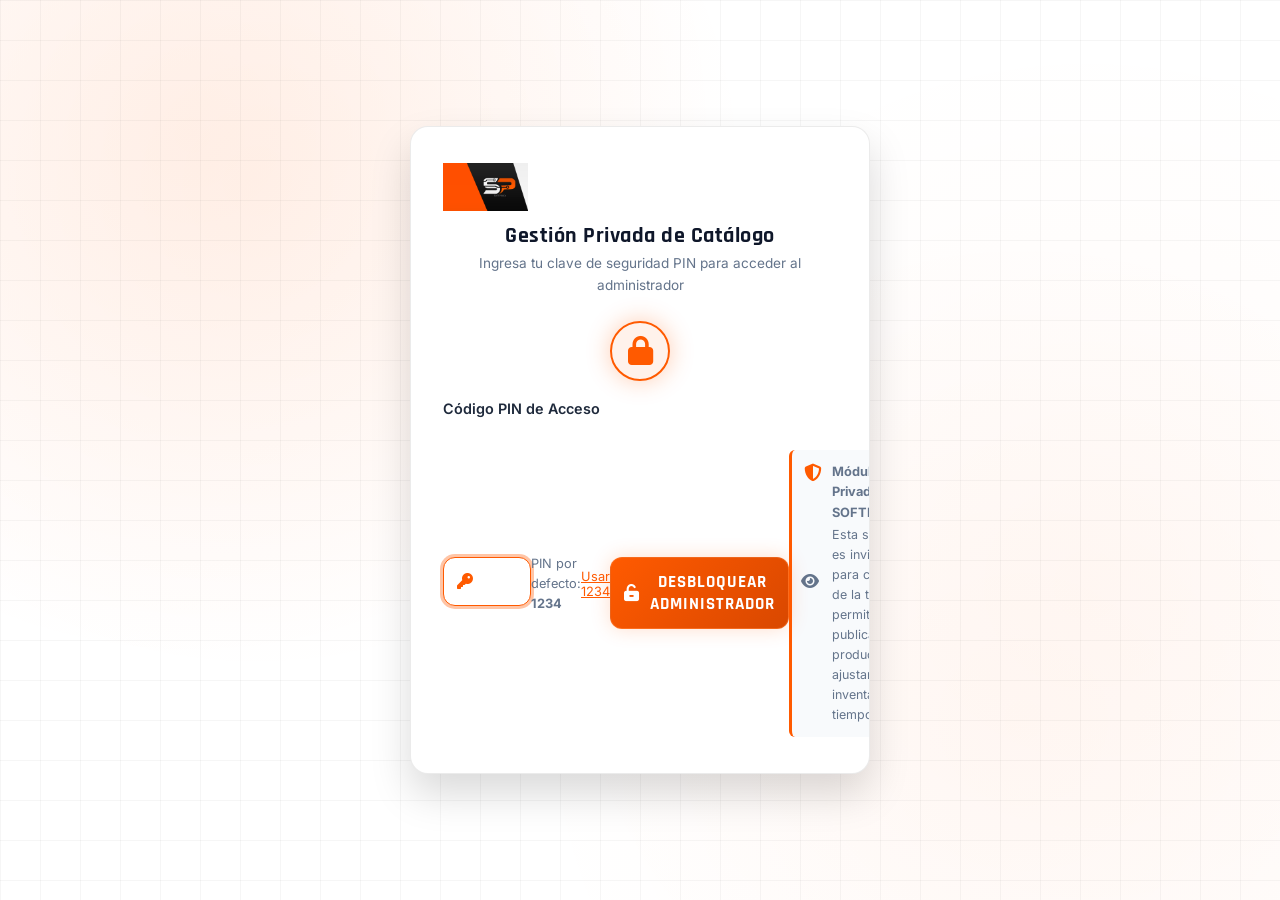
==== commit 28846d50: "Add files via upload" ====
--- a/admin.html
+++ b/admin.html
@@ -63,8 +63,10 @@
           <button type="button" class="pin-toggle-visibility" id="admin-pin-toggle-btn" aria-label="Mostrar o esconder PIN" title="Mostrar/Ocultar PIN">
             <i class="fa-solid fa-eye" id="admin-pin-eye-icon"></i>
           </button>
-        </div>
-        <small class="pin-hint">PIN predeterminado de fábrica: <strong>1234</strong> (puede ser cambiado en ajustes).</small>
+        <div style="display: flex; justify-content: space-between; align-items: center; margin-top: 6px;">
+          <small class="pin-hint" style="margin: 0;">PIN por defecto: <strong>1234</strong></small>
+          <button type="button" id="btn-quick-fill-pin" style="background: none; border: none; color: var(--sp-orange); font-size: 0.8rem; cursor: pointer; text-decoration: underline; padding: 0;">Usar 1234</button>
+        </div>
 
         <div style="margin-top: 24px;">
           <button type="submit" class="btn btn-primary" style="width: 100%; justify-content: center; padding: 13px;">
@@ -190,15 +192,15 @@
         <!-- Caja Contenedora con Pestañas -->
         <div class="admin-card-container">
           <!-- Navegación de Pestañas -->
-          <div class="admin-tabs">
-            <button class="admin-tab-btn active" data-tab="tab-inventory" id="tab-btn-inventory">
+          <div class="admin-tabs" role="tablist">
+            <button class="admin-tab-btn active" data-tab="tab-inventory" id="tab-btn-inventory" role="tab" aria-selected="true">
               <i class="fa-solid fa-list-check"></i> Lista de Inventario
               <span class="tab-counter" id="tab-inventory-counter">0</span>
             </button>
-            <button class="admin-tab-btn" data-tab="tab-publish" id="tab-btn-publish">
+            <button class="admin-tab-btn" data-tab="tab-publish" id="tab-btn-publish" role="tab" aria-selected="false">
               <i class="fa-solid fa-circle-plus"></i> <span id="tab-publish-label">Publicar Producto</span>
             </button>
-            <button class="admin-tab-btn" data-tab="tab-settings" id="tab-btn-settings">
+            <button class="admin-tab-btn" data-tab="tab-settings" id="tab-btn-settings" role="tab" aria-selected="false">
               <i class="fa-solid fa-sliders"></i> Respaldo & Ajustes
             </button>
           </div>
@@ -206,7 +208,7 @@
           <!-- ===============================================================
                PESTAÑA 1: LISTADO Y CONTROL RÁPIDO DE INVENTARIO
                =============================================================== -->
-          <div class="admin-tab-content active" id="tab-content-inventory">
+          <div class="admin-tab-content active" id="tab-inventory">
             <div class="admin-inventory-toolbar">
               <div class="admin-inventory-search">
                 <i class="fa-solid fa-magnifying-glass"></i>
@@ -244,7 +246,7 @@
           <!-- ===============================================================
                PESTAÑA 2: FORMULARIO DE PUBLICACIÓN / EDICIÓN
                =============================================================== -->
-          <div class="admin-tab-content" id="tab-content-publish">
+          <div class="admin-tab-content" id="tab-publish" style="display: none;">
             <div style="margin-bottom: 20px;">
               <h3 id="form-heading-title" style="color: var(--sp-heading-color); font-size: 1.25rem;">
                 <i class="fa-solid fa-plus-circle" style="color: var(--sp-orange);"></i> Publicar Nuevo Producto
@@ -357,7 +359,7 @@
           <!-- ===============================================================
                PESTAÑA 3: RESPALDO, SEGURIDAD & AJUSTES
                =============================================================== -->
-          <div class="admin-tab-content" id="tab-content-settings">
+          <div class="admin-tab-content" id="tab-settings" style="display: none;">
             <div style="margin-bottom: 22px;">
               <h3 style="color: var(--sp-heading-color); font-size: 1.25rem;">
                 <i class="fa-solid fa-shield-halved" style="color: var(--sp-orange);"></i> Seguridad, Respaldo & Configuración
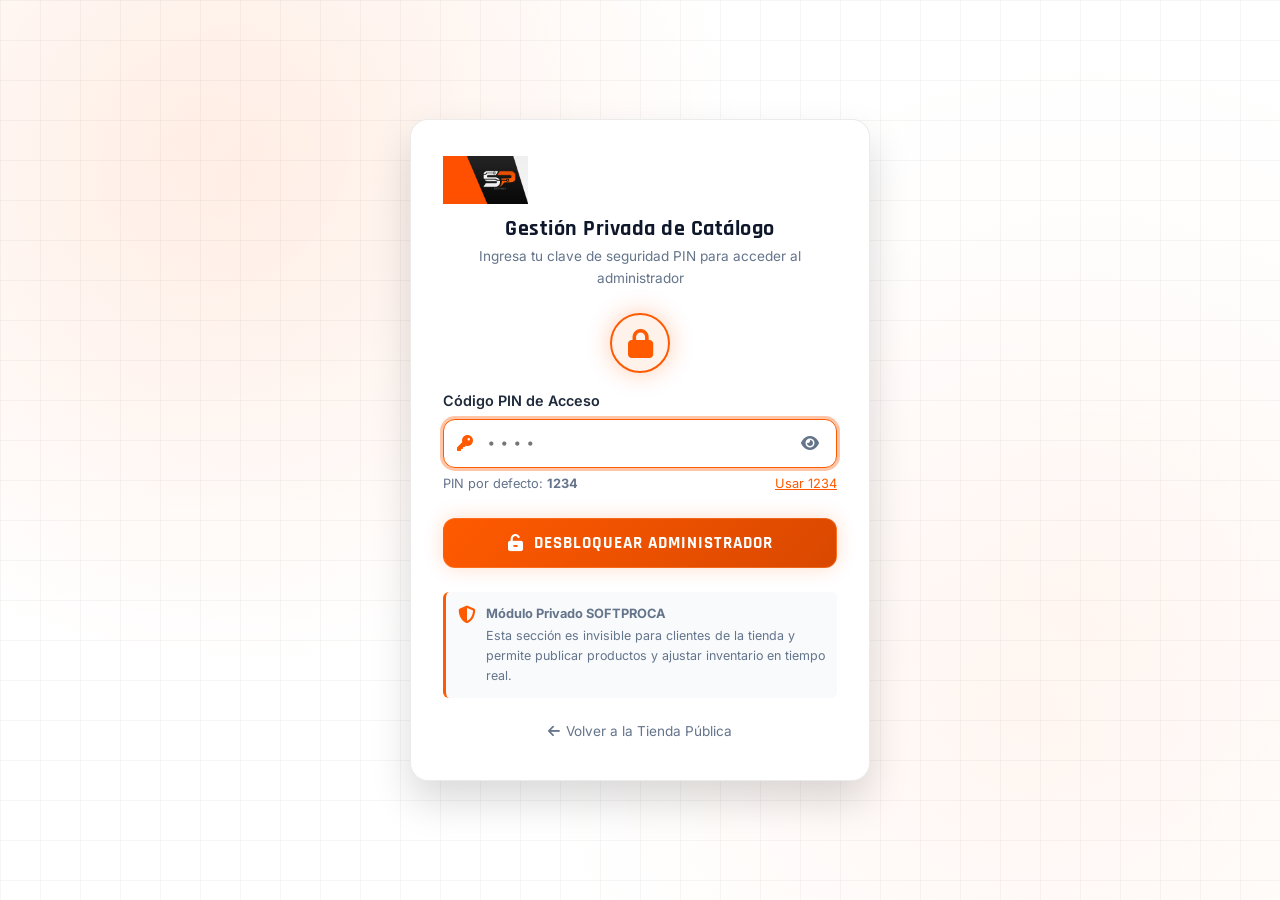
==== commit 7f20de2c: "Add files via upload" ====
--- a/admin.html
+++ b/admin.html
@@ -63,6 +63,7 @@
           <button type="button" class="pin-toggle-visibility" id="admin-pin-toggle-btn" aria-label="Mostrar o esconder PIN" title="Mostrar/Ocultar PIN">
             <i class="fa-solid fa-eye" id="admin-pin-eye-icon"></i>
           </button>
+        </div>
         <div style="display: flex; justify-content: space-between; align-items: center; margin-top: 6px;">
           <small class="pin-hint" style="margin: 0;">PIN por defecto: <strong>1234</strong></small>
           <button type="button" id="btn-quick-fill-pin" style="background: none; border: none; color: var(--sp-orange); font-size: 0.8rem; cursor: pointer; text-decoration: underline; padding: 0;">Usar 1234</button>
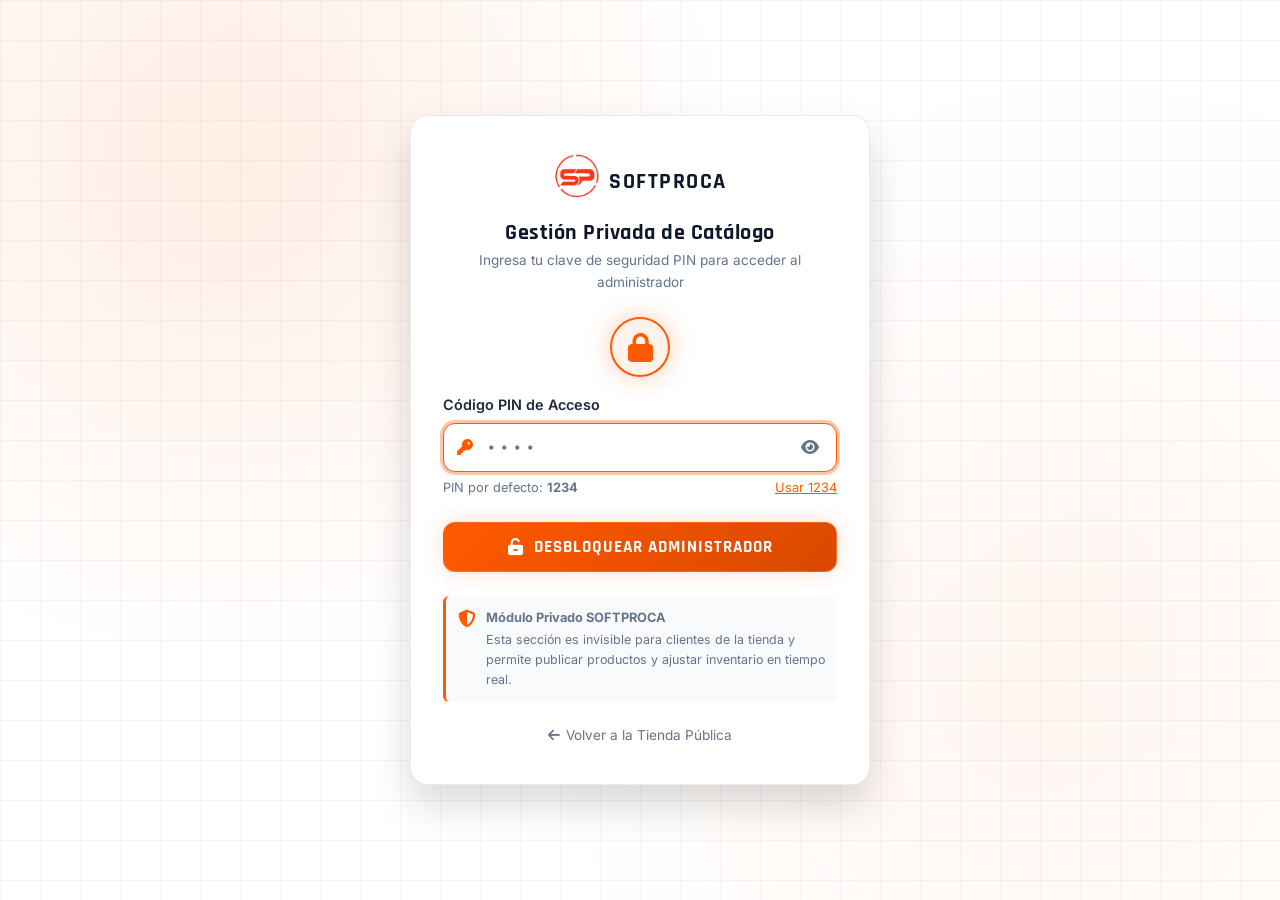
==== commit a48affea: "Add files via upload" ====
--- a/admin.html
+++ b/admin.html
@@ -7,7 +7,7 @@
   <meta name="robots" content="noindex, nofollow">
 
   <!-- Favicon -->
-  <link rel="icon" type="image/svg+xml" href="assets/images/logo-icon.svg">
+  <link rel="icon" type="image/png" href="assets/images/logo-sp.png">
 
   <!-- Hojas de Estilo -->
   <link rel="stylesheet" href="assets/css/styles.css">
@@ -39,8 +39,9 @@
   <div id="admin-login-screen" class="admin-standalone-login">
     <div class="admin-login-card">
       <div class="admin-login-brand">
-        <a href="index.html">
-          <img src="assets/images/logo-banner.png" alt="SOFTPROCA Logo Oficial" onerror="this.src='assets/images/logo-sq.jpg'">
+        <a href="index.html" style="text-decoration: none; display: inline-flex; align-items: center; gap: 8px; justify-content: center; margin-bottom: 8px;">
+          <img src="assets/images/logo-sp.png" alt="SOFTPROCA Logo Oficial" style="max-height: 52px; width: auto;">
+          <span class="brand-text" style="font-size: 1.35rem;">SOFTPROCA</span>
         </a>
         <h2>Gestión Privada de Catálogo</h2>
         <p>Ingresa tu clave de seguridad PIN para acceder al administrador</p>
@@ -100,8 +101,9 @@
     <header class="admin-navbar">
       <div class="container admin-navbar-inner">
         <div class="admin-navbar-left">
-          <a href="index.html">
-            <img src="assets/images/logo-banner.png" alt="SOFTPROCA Logo Oficial" onerror="this.src='assets/images/logo-sq.jpg'">
+          <a href="index.html" style="text-decoration: none; display: inline-flex; align-items: center; gap: 8px;">
+            <img src="assets/images/logo-sp.png" alt="SOFTPROCA Logo Oficial" style="max-height: 38px; width: auto;">
+            <span class="brand-text" style="font-size: 1.15rem;">SOFTPROCA</span>
           </a>
           <span class="admin-pill">
             <i class="fa-solid fa-shield-halved"></i> <strong>Panel Administrativo</strong>
--- a/assets/css/styles.css
+++ b/assets/css/styles.css
@@ -137,6 +137,9 @@
   font-size: 16px;
   color-scheme: var(--sp-color-scheme);
   transition: background-color 0.3s ease, color 0.3s ease;
+  overflow-x: hidden;
+  max-width: 100vw;
+  width: 100%;
 }
 
 body {
@@ -145,6 +148,8 @@
   color: var(--sp-text-primary);
   line-height: 1.6;
   overflow-x: hidden;
+  max-width: 100vw;
+  width: 100%;
   position: relative;
   background-image: 
     radial-gradient(circle at 15% 15%, var(--sp-radial-glow1) 0%, transparent 40%),
@@ -576,38 +581,45 @@
   display: flex;
   align-items: center;
   justify-content: space-between;
-  padding: 14px 24px;
+  padding: 12px 24px;
+  gap: 14px;
+  flex-wrap: nowrap;
 }
 
 .brand-logo {
   display: flex;
   align-items: center;
-  gap: 14px;
+  gap: 10px;
+  flex-shrink: 0;
 }
 
 .brand-logo img {
-  height: 48px;
+  height: 40px;
   width: auto;
   object-fit: contain;
-  filter: drop-shadow(0 2px 8px rgba(0,0,0,0.3));
+  filter: drop-shadow(0 2px 6px rgba(0,0,0,0.25));
 }
 
 .nav-links {
   display: flex;
   align-items: center;
-  gap: 24px;
+  gap: 14px;
   list-style: none;
+  margin: 0;
+  padding: 0;
+  flex-shrink: 1;
 }
 
 .nav-link {
   font-family: var(--sp-font-head);
-  font-size: 1.05rem;
-  font-weight: 600;
+  font-size: 0.92rem;
+  font-weight: 700;
   text-transform: uppercase;
-  letter-spacing: 0.5px;
+  letter-spacing: 0.4px;
   color: var(--sp-text-secondary);
   padding: 6px 4px;
   position: relative;
+  white-space: nowrap;
 }
 
 .nav-link:hover, .nav-link.active {
@@ -1578,6 +1590,9 @@
   display: flex;
   flex-direction: column;
   gap: 8px;
+  min-width: 0;
+  width: 100%;
+  max-width: 100%;
 }
 
 .form-field label {
@@ -1594,6 +1609,9 @@
   color: var(--sp-text-primary);
   font-size: 0.98rem;
   transition: var(--sp-transition);
+  width: 100%;
+  max-width: 100%;
+  box-sizing: border-box;
 }
 
 .form-input:focus, .form-select:focus, .form-textarea:focus {
@@ -1930,21 +1948,30 @@
 .cart-drawer {
   position: fixed;
   top: 0;
-  right: -420px;
+  right: 0;
   width: 100%;
   max-width: 420px;
   height: 100vh;
   background: var(--sp-bg-card);
   border-left: 1px solid var(--sp-border);
   z-index: 10001;
-  display: flex;
+  display: none;
   flex-direction: column;
-  transition: right 0.35s cubic-bezier(0.4, 0, 0.2, 1);
   box-shadow: -10px 0 30px rgba(0,0,0,0.5);
 }
 
 .cart-drawer.active {
-  right: 0;
+  display: flex;
+  animation: slideDrawerIn 0.3s cubic-bezier(0.4, 0, 0.2, 1) forwards;
+}
+
+@keyframes slideDrawerIn {
+  from {
+    transform: translateX(100%);
+  }
+  to {
+    transform: translateX(0);
+  }
 }
 
 .cart-drawer-header {
@@ -2134,50 +2161,477 @@
 }
 
 @media (max-width: 768px) {
+  /* Contenedores y Viewport */
+  .container {
+    padding: 0 16px;
+  }
+
+  /* Barra Superior: Ocultar en móvil para ganar espacio vertical limpio */
+  .topbar {
+    display: none;
+  }
+
+  /* Navbar Móvil Ultra Optimizado */
+  .navbar {
+    padding: 0;
+  }
+
+  .nav-container {
+    padding: 10px 16px;
+    gap: 8px;
+    justify-content: space-between;
+    position: relative;
+  }
+
+  .brand-logo img {
+    height: 36px !important;
+    max-width: 130px;
+    object-fit: contain;
+  }
+
+  /* Acciones de Navbar en Móvil: solo iconos compactos */
+  .nav-actions {
+    gap: 8px;
+  }
+
+  .theme-toggle-btn {
+    padding: 8px 10px;
+    font-size: 0.95rem;
+    border-radius: var(--sp-radius-sm);
+  }
+
+  .theme-toggle-btn .theme-toggle-text {
+    display: none !important;
+  }
+
+  .cart-toggle-btn {
+    padding: 8px 11px;
+    font-size: 0.9rem;
+    border-radius: var(--sp-radius-sm);
+  }
+
+  .cart-toggle-btn span:not(.cart-badge-count) {
+    display: none !important;
+  }
+
+  .cart-badge-count {
+    margin-left: 4px;
+  }
+
+  /* Ocultar botón de soporte en navbar móvil porque ya existe el botón flotante */
+  .nav-actions .btn-whatsapp {
+    display: none !important;
+  }
+
+  .mobile-toggle {
+    display: flex;
+    align-items: center;
+    justify-content: center;
+    width: 38px;
+    height: 38px;
+    padding: 0;
+    font-size: 1.2rem;
+    border-radius: var(--sp-radius-sm);
+    background: var(--sp-bg-card);
+    border: 1px solid var(--sp-border);
+    color: var(--sp-heading-color);
+  }
+
+  /* Menú Desplegable Off-Canvas Flotante Directamente Bajo el Navbar */
   .nav-links {
-    position: fixed;
-    top: 70px;
+    position: absolute;
+    top: 100%;
     left: 0;
     width: 100%;
     background: var(--sp-bg-card);
-    border-bottom: 1px solid var(--sp-border);
+    border-bottom: 2px solid var(--sp-orange);
     flex-direction: column;
-    padding: 24px;
+    padding: 14px 16px;
+    gap: 6px;
+    opacity: 0;
+    visibility: hidden;
+    pointer-events: none;
+    transform: translateY(-8px);
+    transition: opacity 0.25s ease, transform 0.25s ease, visibility 0.25s ease;
+    box-shadow: 0 16px 36px rgba(0, 0, 0, 0.28);
+    z-index: 9999;
+  }
+
+  .nav-links.active {
+    opacity: 1;
+    visibility: visible;
+    pointer-events: auto;
+    transform: translateY(0);
+  }
+
+  .nav-link {
+    display: block;
+    width: 100%;
+    padding: 11px 16px;
+    border-radius: var(--sp-radius-sm);
+    font-size: 1rem;
+    font-weight: 600;
+    border-bottom: 1px solid rgba(255, 255, 255, 0.04);
+  }
+
+  .nav-link.active,
+  .nav-link:hover {
+    background: var(--sp-orange-dim);
+    color: var(--sp-orange);
+  }
+
+  /* Botón Flotante de WhatsApp: Ocultar Tooltip molesto en móvil */
+  .whatsapp-float-widget {
+    bottom: 18px;
+    right: 18px;
+    z-index: 9998;
+  }
+
+  .whatsapp-tooltip {
+    display: none !important;
+  }
+
+  .whatsapp-float-btn {
+    width: 52px;
+    height: 52px;
+    font-size: 1.6rem;
+  }
+
+  /* Tipografía y Hero en Móvil (Contención Absoluta Anti-Desbordamiento) */
+  .hero {
+    padding: 24px 0 36px;
+    text-align: center;
+    width: 100%;
+    max-width: 100%;
+    overflow: hidden;
+  }
+
+  .hero::before {
+    display: none !important;
+  }
+
+  .hero-grid {
+    grid-template-columns: minmax(0, 1fr) !important;
+    width: 100%;
+    max-width: 100%;
+    gap: 22px;
+  }
+
+  .hero-grid > * {
+    min-width: 0;
+    max-width: 100%;
+    width: 100%;
+    box-sizing: border-box;
+  }
+
+  .hero-content {
+    min-width: 0;
+    max-width: 100%;
+    width: 100%;
+    box-sizing: border-box;
+    text-align: center;
+  }
+
+  /* Badge Tech Móvil: Envuelve texto limpiamente sin desbordar */
+  .badge-tech {
+    display: inline-flex;
+    align-items: center;
+    justify-content: center;
+    max-width: 100%;
+    padding: 6px 12px;
+    font-size: 0.72rem;
+    line-height: 1.3;
+    white-space: normal;
+    text-align: center;
+    letter-spacing: 0.5px;
+    box-sizing: border-box;
+    margin-bottom: 12px;
+  }
+
+  .badge-tech .pulse-dot {
+    flex-shrink: 0;
+  }
+
+  /* Titular Hero: Tamaño fluido y ajuste estricto sin recortes */
+  .hero-headline {
+    font-size: clamp(1.3rem, 5.6vw, 1.6rem) !important;
+    line-height: 1.24 !important;
+    margin: 10px 0 14px;
+    width: 100%;
+    max-width: 100%;
+    word-break: break-word;
+    overflow-wrap: break-word;
+    hyphens: auto;
+  }
+
+  .hero-lead {
+    font-size: 0.88rem;
+    line-height: 1.55;
+    margin: 0 auto 20px;
+    width: 100%;
+    max-width: 100%;
+  }
+
+  .hero-badge {
+    font-size: 0.76rem;
+    padding: 4px 12px;
+    margin-bottom: 14px;
+  }
+
+  /* Botones CTA en Móvil */
+  .hero-actions,
+  .hero-cta-group {
+    display: flex;
+    flex-direction: column;
+    width: 100%;
+    max-width: 100%;
+    gap: 10px;
+    margin: 0 auto 22px;
+  }
+
+  .hero-actions .btn,
+  .hero-cta-group .btn {
+    width: 100%;
+    justify-content: center;
+    padding: 13px 16px;
+    font-size: 0.95rem;
+    white-space: normal;
+  }
+
+  /* Estadísticas Hero Móvil */
+  .hero-stats {
+    display: grid;
+    grid-template-columns: repeat(3, minmax(0, 1fr)) !important;
+    gap: 6px;
+    padding-top: 16px;
+    width: 100%;
+    max-width: 100%;
+    box-sizing: border-box;
+  }
+
+  .hero-stats > * {
+    min-width: 0;
+    max-width: 100%;
+  }
+
+  .stat-item .stat-num {
+    font-size: 1.12rem !important;
+    justify-content: center;
+    word-break: break-all;
+  }
+
+  .stat-item .stat-label {
+    font-size: 0.65rem !important;
+    line-height: 1.2;
+    text-align: center;
+  }
+
+  /* Tarjeta Visual Hero Móvil */
+  .hero-visual {
+    width: 100%;
+    max-width: 100%;
+    box-sizing: border-box;
+  }
+
+  .hero-card {
+    padding: 16px 12px;
+    width: 100%;
+    max-width: 100%;
+    box-sizing: border-box;
+    border-radius: var(--sp-radius-lg);
+  }
+
+  .hero-card-img-wrap {
+    margin-bottom: 12px;
+    width: 100%;
+    max-width: 100%;
+  }
+
+  .hero-card-info {
+    flex-direction: column;
+    gap: 10px;
+    align-items: center;
+    text-align: center;
+    padding-top: 12px;
+  }
+
+  /* Encabezados de Sección */
+  .section-header {
+    margin-bottom: 26px;
+    text-align: center;
+  }
+
+  .section-header .title {
+    font-size: 1.65rem !important;
+  }
+
+  .section-header .subtitle {
+    font-size: 0.88rem;
+  }
+
+  .section-padding {
+    padding: 40px 0;
+  }
+
+  /* Filtros de Productos Deslizables en Móvil (Swipe Horizontal Tipo App) */
+  .product-filters {
+    display: flex;
+    overflow-x: auto;
+    flex-wrap: nowrap;
+    justify-content: flex-start;
+    gap: 8px;
+    padding: 4px 16px 14px;
+    margin: 0 -16px 20px -16px;
+    -webkit-overflow-scrolling: touch;
+    scrollbar-width: none;
+  }
+
+  .product-filters::-webkit-scrollbar {
+    display: none;
+  }
+
+  .filter-btn {
+    flex-shrink: 0;
+    padding: 8px 16px;
+    font-size: 0.82rem;
+    white-space: nowrap;
+  }
+
+  .products-catalog {
+    grid-template-columns: 1fr !important;
     gap: 16px;
-    transform: translateY(-150%);
-    transition: transform 0.35s ease;
-    box-shadow: var(--sp-shadow-card);
-  }
-  .nav-links.active {
-    transform: translateY(0);
-  }
-  .mobile-toggle {
-    display: block;
-  }
+  }
+
+  .product-card {
+    padding: 18px;
+  }
+
+  .product-image-container {
+    height: 150px;
+  }
+
+  .product-title {
+    font-size: 1.18rem;
+  }
+
+  .product-actions {
+    flex-direction: row;
+    gap: 8px;
+  }
+
+  .product-actions .btn {
+    flex: 1;
+    justify-content: center;
+    font-size: 0.85rem;
+    padding: 8px 10px;
+  }
+
+  .products-search-wrap {
+    max-width: 100%;
+    margin-bottom: 20px;
+  }
+
+  /* Grillas de Servicios, Tips y Funcionalidades */
+  .features-grid,
+  .services-grid,
+  .tips-grid,
+  .software-grid {
+    grid-template-columns: 1fr !important;
+    gap: 16px;
+  }
+
+  /* Agendar Citas & Ubicación */
   .modality-options-grid {
-    grid-template-columns: repeat(2, 1fr);
-  }
+    grid-template-columns: 1fr !important;
+    gap: 10px;
+  }
+
+  .modality-card {
+    padding: 14px 16px;
+  }
+
   .form-fields-row {
-    grid-template-columns: 1fr;
-  }
+    grid-template-columns: minmax(0, 1fr) !important;
+    gap: 12px;
+    width: 100%;
+  }
+
+  .form-fields-row > * {
+    min-width: 0;
+    max-width: 100%;
+  }
+
   .booking-wrapper {
-    padding: 24px 18px;
-  }
+    padding: 20px 14px;
+    width: 100%;
+    max-width: 100%;
+    box-sizing: border-box;
+  }
+
+  #map-container {
+    height: 270px !important;
+  }
+
+  .location-grid {
+    grid-template-columns: minmax(0, 1fr) !important;
+    gap: 20px;
+    width: 100%;
+  }
+
+  .location-grid > * {
+    min-width: 0;
+    max-width: 100%;
+  }
+
+  .location-info-card {
+    padding: 20px 14px;
+    width: 100%;
+    max-width: 100%;
+    box-sizing: border-box;
+    border-radius: var(--sp-radius-lg);
+  }
+
+  .location-official-address {
+    padding: 14px 14px;
+    margin: 14px 0 18px;
+    width: 100%;
+    box-sizing: border-box;
+  }
+
+  .location-official-address .address-text {
+    font-size: 1.05rem;
+    line-height: 1.35;
+    word-break: break-word;
+  }
+
+  .location-details-list {
+    padding: 0;
+    width: 100%;
+    max-width: 100%;
+    box-sizing: border-box;
+  }
+
+  .location-details-list li {
+    word-break: break-word;
+  }
+
+  .support-phone-badge {
+    font-size: 1.25rem;
+    padding: 10px 16px;
+    width: 100%;
+    justify-content: center;
+  }
+
+  /* Pie de Página */
   .footer-grid {
     grid-template-columns: 1fr;
-  }
-  .hero-headline {
-    font-size: 2.2rem;
-  }
-  .section-header .title {
-    font-size: 2rem;
-  }
-  .support-phone-badge {
-    font-size: 1.4rem;
-    padding: 10px 18px;
-  }
-  .theme-toggle-btn .theme-toggle-text {
-    display: none;
+    gap: 24px;
+  }
+
+  .footer-bottom {
+    flex-direction: column;
+    text-align: center;
+    gap: 8px;
   }
 }
 
@@ -3117,9 +3571,392 @@
 
 @media (max-width: 576px) {
   .admin-kpi-grid {
+    grid-template-columns: repeat(2, 1fr) !important;
+    gap: 10px;
+  }
+  .admin-card-container {
+    padding: 16px 12px;
+  }
+}
+
+@media (max-width: 768px) {
+  .admin-navbar-inner {
+    padding: 10px 16px;
+    gap: 10px;
+    flex-direction: column;
+    align-items: stretch;
+  }
+  .admin-navbar-left {
+    justify-content: space-between;
+    width: 100%;
+  }
+  .admin-navbar-right {
+    justify-content: space-between;
+    width: 100%;
+    gap: 8px;
+  }
+  .admin-navbar-right .btn,
+  .admin-navbar-right .theme-toggle-btn,
+  .admin-navbar-right .btn-logout {
+    font-size: 0.82rem;
+    padding: 7px 10px;
+  }
+  .admin-kpi-grid {
+    grid-template-columns: repeat(2, 1fr) !important;
+    gap: 10px;
+  }
+  .admin-kpi-card {
+    padding: 12px 14px;
+    gap: 12px;
+  }
+  .admin-kpi-icon {
+    width: 40px;
+    height: 40px;
+    font-size: 1.15rem;
+  }
+  .admin-kpi-value {
+    font-size: 1.35rem;
+  }
+  .admin-view-title {
+    flex-direction: column;
+    align-items: stretch;
+    gap: 12px;
+  }
+  .admin-view-title .btn {
+    width: 100%;
+    justify-content: center;
+  }
+  .admin-tabs {
+    gap: 4px;
+  }
+  .admin-tab-btn {
+    padding: 8px 10px;
+    font-size: 0.85rem;
+  }
+  .admin-inventory-toolbar {
+    flex-direction: column;
+    align-items: stretch;
+    gap: 10px;
+  }
+  .admin-inventory-search {
+    width: 100%;
+    min-width: unset;
+  }
+  .admin-inventory-item {
+    grid-template-columns: 44px 1fr !important;
+    gap: 10px;
+    padding: 12px;
+  }
+  .admin-inventory-item .admin-item-price,
+  .admin-inventory-item .admin-stock-select,
+  .admin-inventory-item .admin-item-actions {
+    grid-column: 1 / -1 !important;
+  }
+  .admin-inventory-item .admin-item-actions {
+    justify-content: flex-end;
+  }
+  .admin-form-grid {
+    grid-template-columns: 1fr !important;
+    gap: 14px;
+  }
+  .backup-cards-grid {
+    grid-template-columns: 1fr !important;
+    gap: 14px;
+  }
+  .admin-login-card {
+    padding: 24px 18px;
+    max-width: 100%;
+  }
+  .toast {
+    max-width: calc(100vw - 32px);
+    font-size: 0.85rem;
+    padding: 10px 14px;
+  }
+  .toast-container {
+    bottom: 16px;
+    right: 16px;
+    left: 16px;
+  }
+
+  .destacado-card-header {
+    padding: 16px;
+  }
+  .destacado-card-body {
+    padding: 18px 14px;
+  }
+  .destacado-actions {
+    flex-direction: column;
+  }
+  .destacado-actions .btn {
+    width: 100%;
+  }
+  .badge-maps-live {
+    font-size: 0.72rem;
+    padding: 4px 10px;
+  }
+  .brand-text {
+    font-size: 1.12rem;
+    letter-spacing: 1px;
+  }
+}
+
+/* ==========================================================================
+   ELEMENTOS DESTACADOS: BOTÓN GOOGLE MAPS, LOGO SP & SERVICIOS DESTACADOS
+   ========================================================================== */
+
+/* Tipografía de Marca al lado del Logo SP */
+.brand-text {
+  font-family: var(--sp-font-head);
+  font-size: 1.35rem;
+  font-weight: 800;
+  letter-spacing: 1.5px;
+  color: var(--sp-heading-color);
+  text-transform: uppercase;
+  display: inline-block;
+  line-height: 1;
+}
+
+/* Botón de Google Maps de Alto Impacto */
+.btn-maps-highlight {
+  background: linear-gradient(135deg, #10B981 0%, #059669 100%);
+  color: #FFFFFF !important;
+  border: 1px solid rgba(16, 185, 129, 0.5);
+  box-shadow: 0 4px 18px rgba(16, 185, 129, 0.35);
+  font-family: var(--sp-font-head);
+  font-weight: 700;
+}
+
+.btn-maps-highlight:hover {
+  background: linear-gradient(135deg, #059669 0%, #047857 100%);
+  transform: translateY(-2px);
+  box-shadow: 0 6px 24px rgba(16, 185, 129, 0.55);
+  color: #FFFFFF !important;
+}
+
+/* Insignia Interactiva de Google Maps en Cabeceras */
+.badge-maps-live {
+  display: inline-flex;
+  align-items: center;
+  gap: 8px;
+  padding: 6px 14px;
+  background: rgba(16, 185, 129, 0.12);
+  border: 1px solid rgba(16, 185, 129, 0.4);
+  border-radius: 999px;
+  color: #10B981;
+  font-size: 0.8rem;
+  font-weight: 600;
+  text-decoration: none;
+  transition: var(--sp-transition);
+}
+
+.badge-maps-live:hover {
+  background: rgba(16, 185, 129, 0.22);
+  border-color: #10B981;
+  transform: translateY(-1px);
+}
+
+/* Contenedor y Tarjetas de Servicios Destacados */
+.destacados-container {
+  display: flex;
+  flex-direction: column;
+  gap: 36px;
+}
+
+.destacado-card {
+  background: var(--sp-bg-card);
+  border: 1px solid var(--sp-border);
+  border-radius: var(--sp-radius-xl);
+  overflow: hidden;
+  box-shadow: var(--sp-shadow-card);
+  transition: transform 0.3s ease, border-color 0.3s ease, box-shadow 0.3s ease;
+  position: relative;
+}
+
+.destacado-card:hover {
+  border-color: var(--sp-orange);
+  box-shadow: 0 14px 40px rgba(255, 90, 0, 0.16);
+}
+
+.destacado-card-header {
+  padding: 24px 30px;
+  border-bottom: 1px solid var(--sp-border);
+  display: flex;
+  justify-content: space-between;
+  align-items: center;
+  flex-wrap: wrap;
+  gap: 14px;
+  background: linear-gradient(180deg, var(--sp-bg-inner) 0%, transparent 100%);
+}
+
+.destacado-title-group h2 {
+  font-size: 1.55rem;
+  color: var(--sp-heading-color);
+  margin-top: 4px;
+  display: flex;
+  align-items: center;
+  gap: 10px;
+}
+
+.destacado-card-body {
+  padding: 30px;
+  display: grid;
+  grid-template-columns: 1.15fr 0.85fr;
+  gap: 36px;
+  align-items: start;
+}
+
+@media (max-width: 992px) {
+  .destacado-card-body {
     grid-template-columns: 1fr;
-  }
-  .admin-card-container {
-    padding: 20px 14px;
-  }
-}
+    gap: 26px;
+  }
+}
+
+.destacado-callout {
+  padding: 16px 20px;
+  border-radius: var(--sp-radius-md);
+  margin-bottom: 22px;
+  font-size: 0.94rem;
+  line-height: 1.55;
+  background: var(--sp-orange-dim);
+  border-left: 4px solid var(--sp-orange);
+}
+
+.destacado-callout.warning {
+  background: rgba(245, 158, 11, 0.12);
+  border-left-color: #F59E0B;
+}
+
+.destacado-callout.warning strong {
+  color: #F59E0B;
+}
+
+.destacado-checklist {
+  list-style: none;
+  display: flex;
+  flex-direction: column;
+  gap: 12px;
+  margin: 18px 0 24px;
+}
+
+.destacado-checklist li {
+  display: flex;
+  align-items: flex-start;
+  gap: 11px;
+  font-size: 0.95rem;
+  line-height: 1.5;
+  color: var(--sp-text-primary);
+}
+
+.destacado-checklist li i {
+  color: #10B981;
+  font-size: 1.1rem;
+  margin-top: 3px;
+  flex-shrink: 0;
+}
+
+.destacado-gallery-box {
+  background: var(--sp-bg-inner);
+  border: 1px solid var(--sp-border);
+  border-radius: var(--sp-radius-lg);
+  padding: 18px;
+}
+
+.destacado-gallery-title {
+  font-size: 0.88rem;
+  text-transform: uppercase;
+  letter-spacing: 1px;
+  color: var(--sp-text-secondary);
+  margin-bottom: 14px;
+  display: flex;
+  align-items: center;
+  gap: 8px;
+}
+
+.destacado-gallery-grid {
+  display: grid;
+  grid-template-columns: repeat(auto-fit, minmax(130px, 1fr));
+  gap: 12px;
+}
+
+.destacado-gallery-item {
+  position: relative;
+  border-radius: var(--sp-radius-md);
+  overflow: hidden;
+  border: 1px solid var(--sp-border);
+  background: var(--sp-bg-card);
+  cursor: pointer;
+  aspect-ratio: 4 / 3;
+}
+
+.destacado-gallery-item img {
+  width: 100%;
+  height: 100%;
+  object-fit: cover;
+  transition: transform 0.4s ease;
+}
+
+.destacado-gallery-item:hover img {
+  transform: scale(1.06);
+}
+
+.destacado-gallery-item .zoom-badge {
+  position: absolute;
+  bottom: 6px;
+  right: 6px;
+  background: rgba(0, 0, 0, 0.75);
+  color: #FFFFFF;
+  padding: 3px 8px;
+  border-radius: var(--sp-radius-sm);
+  font-size: 0.72rem;
+  display: flex;
+  align-items: center;
+  gap: 4px;
+  pointer-events: none;
+}
+
+.destacado-actions {
+  display: flex;
+  gap: 12px;
+  flex-wrap: wrap;
+  margin-top: 24px;
+  padding-top: 20px;
+  border-top: 1px solid var(--sp-border);
+}
+
+/* Quick Jump Category Bar */
+.destacados-quick-nav {
+  display: flex;
+  gap: 10px;
+  overflow-x: auto;
+  padding: 8px 4px 16px;
+  margin-bottom: 30px;
+  scrollbar-width: none;
+}
+
+.destacados-quick-nav::-webkit-scrollbar {
+  display: none;
+}
+
+.destacados-jump-btn {
+  white-space: nowrap;
+  background: var(--sp-bg-card);
+  border: 1px solid var(--sp-border);
+  color: var(--sp-text-secondary);
+  font-family: var(--sp-font-head);
+  font-size: 0.9rem;
+  font-weight: 600;
+  padding: 8px 16px;
+  border-radius: 999px;
+  text-decoration: none;
+  transition: var(--sp-transition);
+  display: inline-flex;
+  align-items: center;
+  gap: 7px;
+}
+
+.destacados-jump-btn:hover {
+  background: var(--sp-orange-dim);
+  border-color: var(--sp-orange);
+  color: var(--sp-orange);
+}
